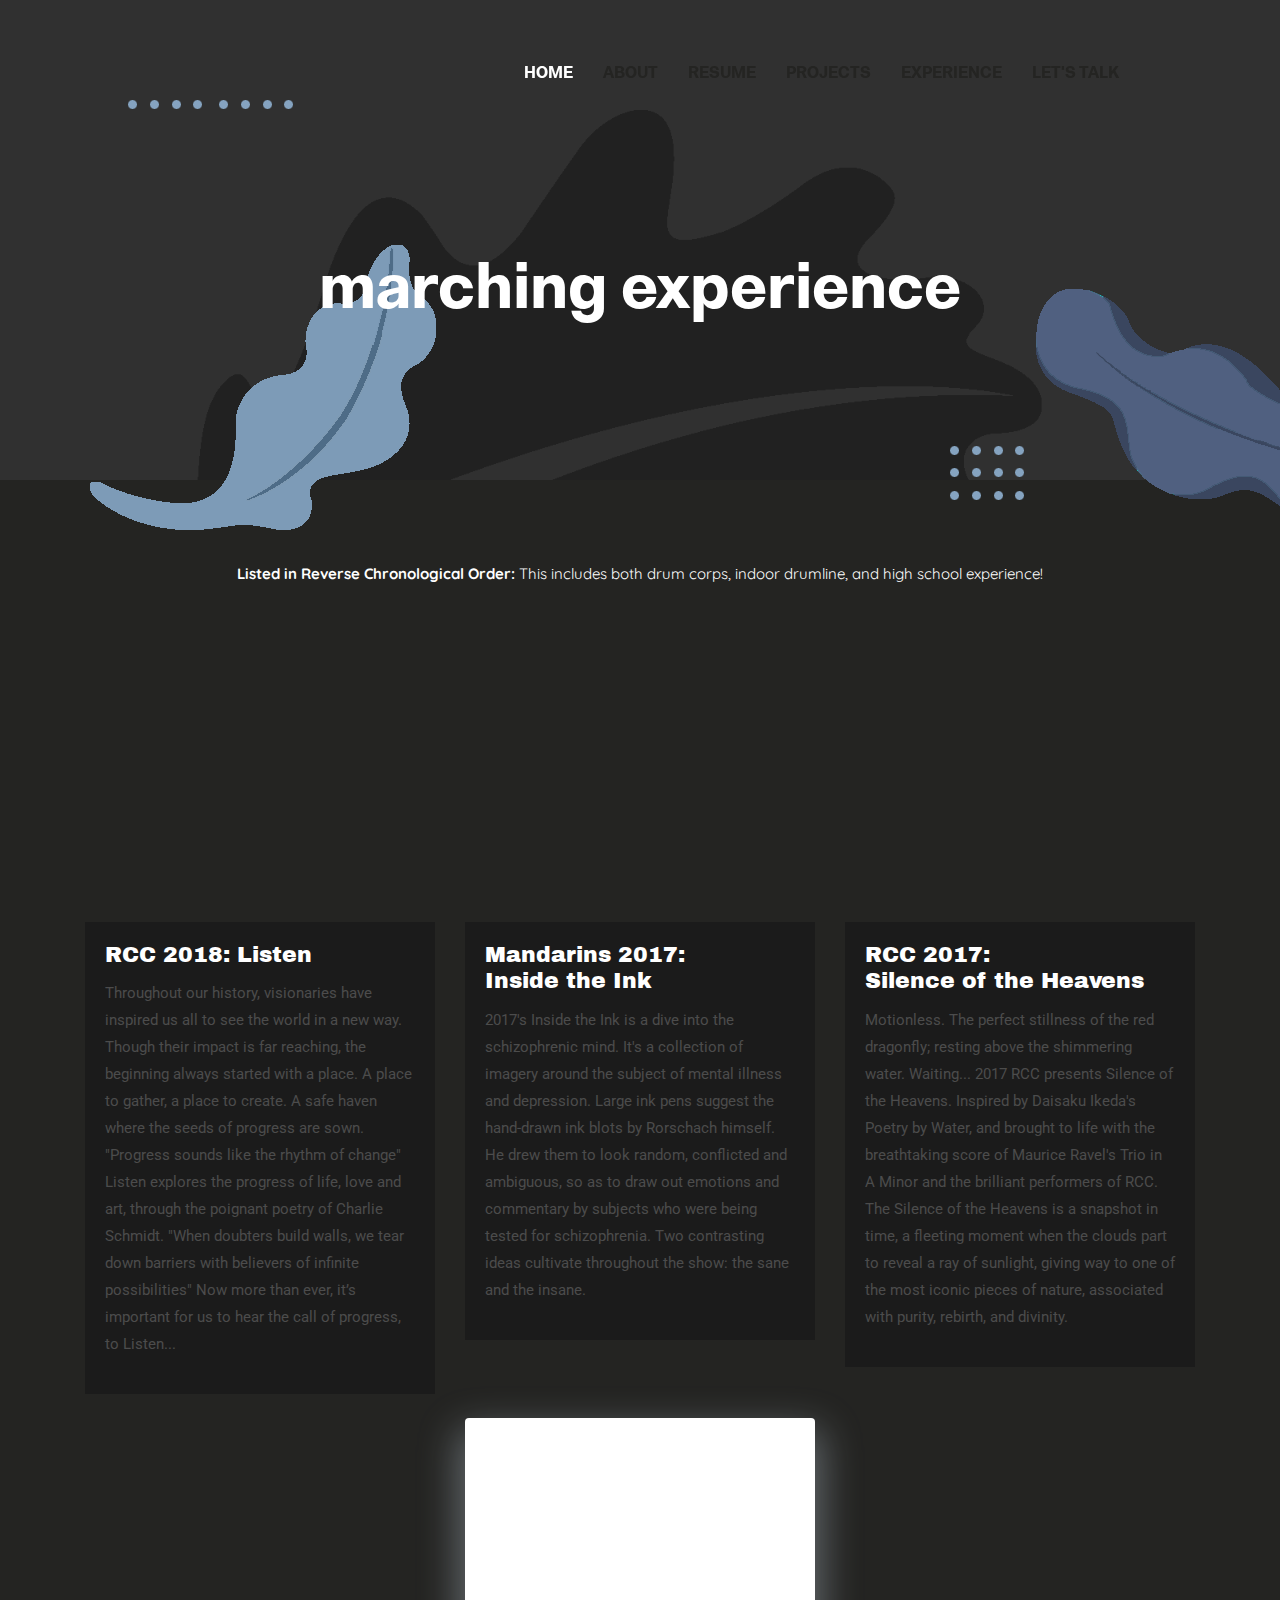
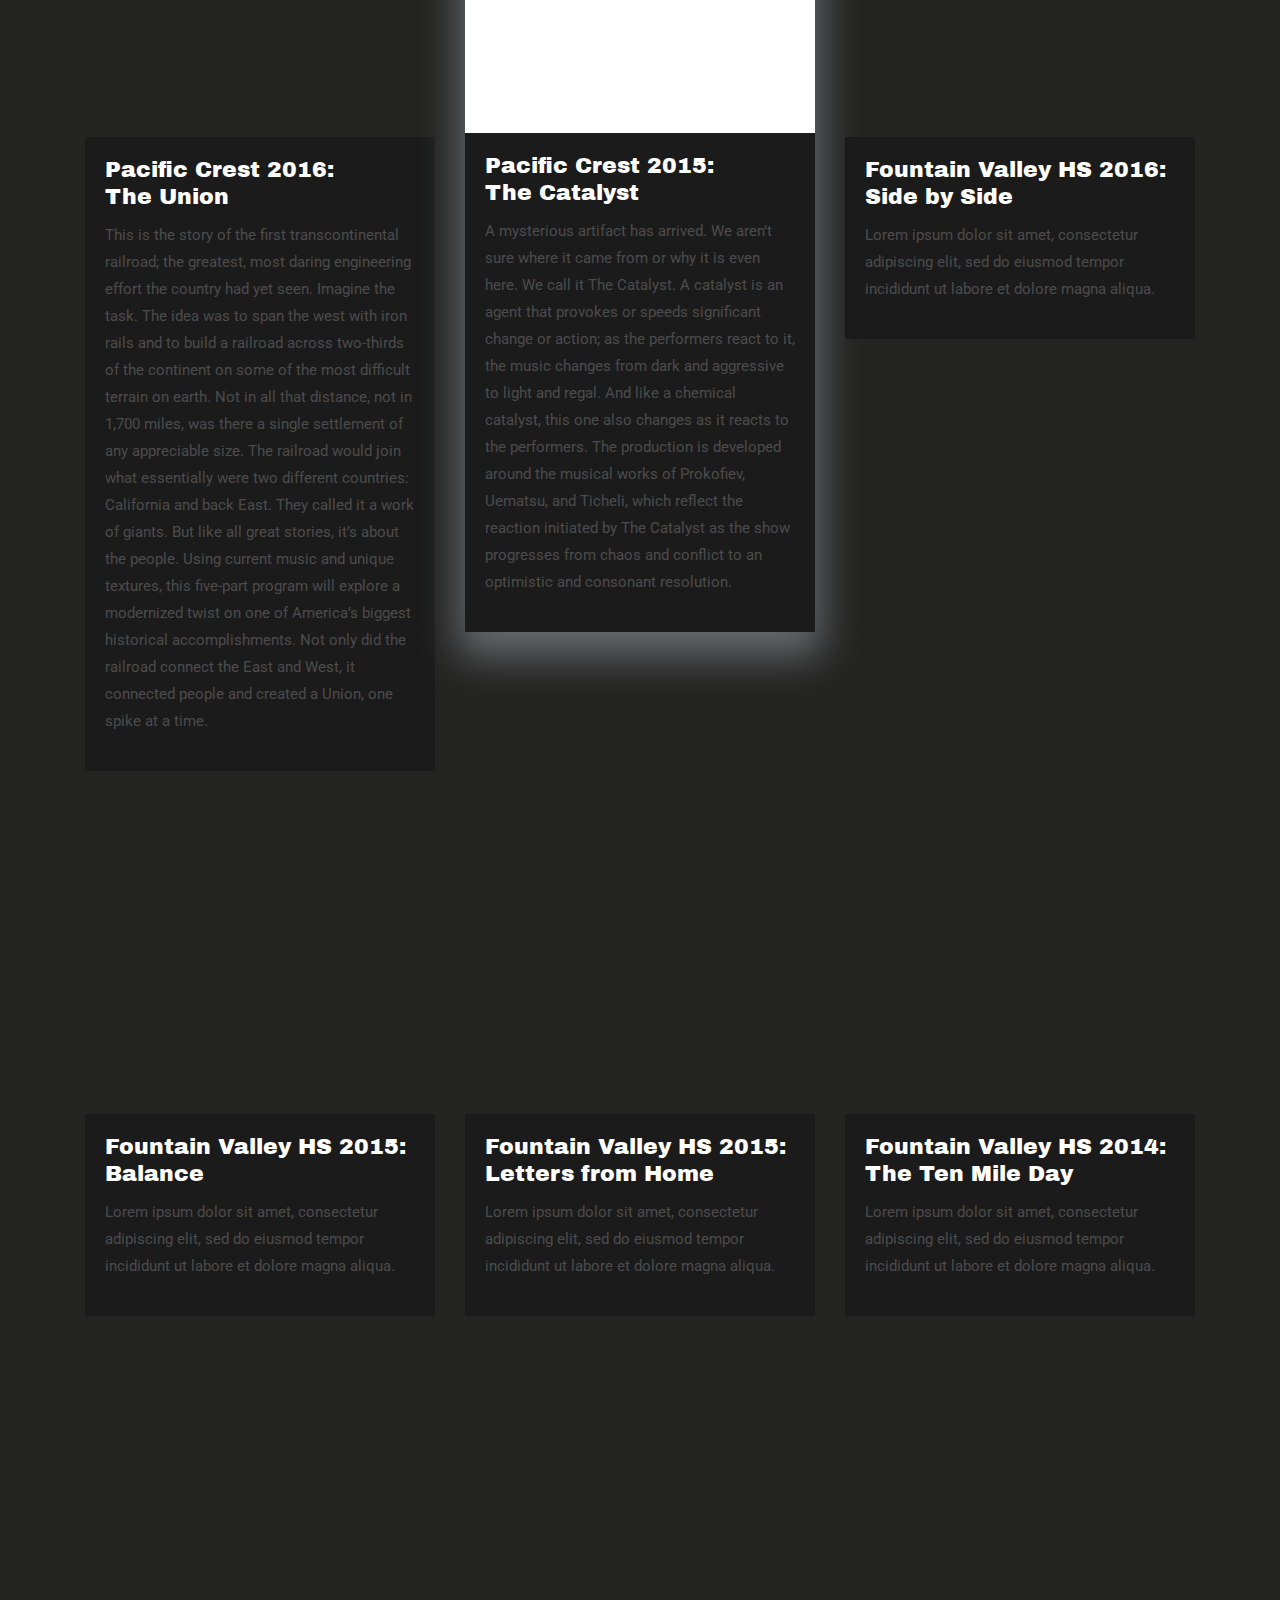
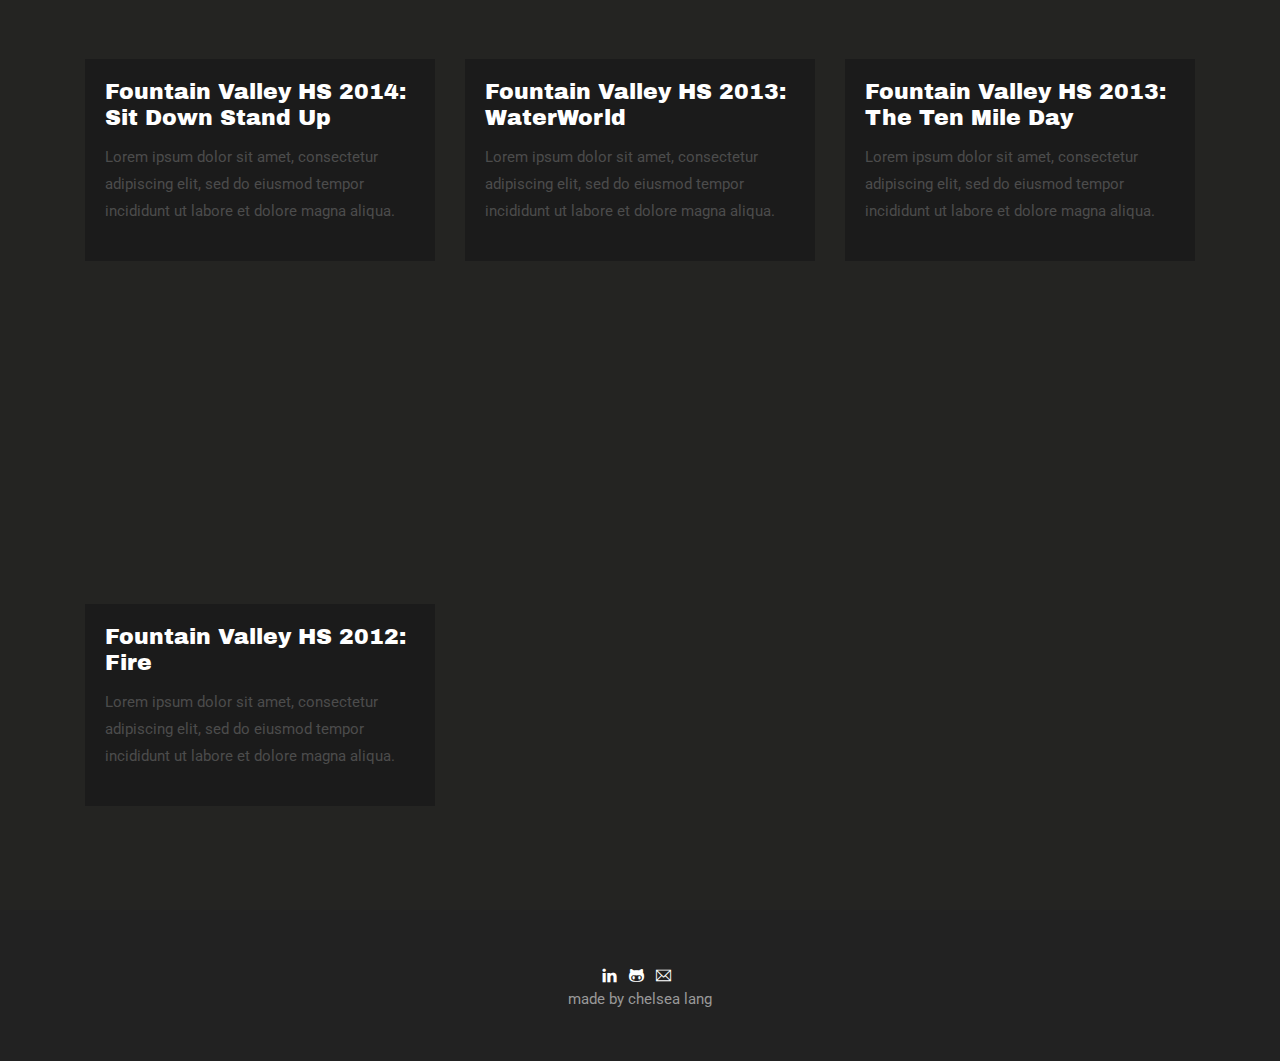
==== band.html @ 64cd74f9 "first new domain" ====
<!DOCTYPE html>
<html lang="zxx">

<head>
  <meta charset="utf-8">
  <title>Chelsea Lang | Music </title>

  <!-- mobile responsive meta -->
  <meta name="viewport" content="width=device-width, initial-scale=1">
  <meta name="viewport" content="width=device-width, initial-scale=1, maximum-scale=1">
  
  <!-- ** Plugins Needed for the Project ** -->
  <!-- Bootstrap -->
  <link rel="stylesheet" href="plugins/bootstrap/bootstrap.min.css">
  <!-- slick slider -->
  <link rel="stylesheet" href="plugins/slick/slick.css">
  <!-- themefy-icon -->
  <link rel="stylesheet" href="plugins/themify-icons/themify-icons.css">

  <!-- Main Stylesheet -->
  <link href="css/style.css" rel="stylesheet">
  
  <!--Favicon-->
  <link rel="shortcut icon" href="images/chelsea.png" type="image/x-icon">
  <link rel="icon" href="images/chelsea.png" type="image/x-icon">

</head>

<body>
  

  <header class="navigation fixed-top">
    <nav class="navbar navbar-expand-lg navbar-dark">
      <button class="navbar-toggler" type="button" data-toggle="collapse" data-target="#navigation"
        aria-controls="navigation" aria-expanded="false" aria-label="Toggle navigation">
        <span class="navbar-toggler-icon"></span>
      </button>
  
      <div class="collapse navbar-collapse text-center" id="navigation">
        <ul class="navbar-nav ml-auto">
          <li class="nav-item active">
            <a class="nav-link" href="/">Home</a>
          </li>
          <li class="nav-item">
            <a class="nav-link" href="/#about">about</a> <!--about.html-->
          </li>
          <li class="nav-item">
            <a href="./Lang - Resume.pdf" target="_blank" class="nav-link">resume</a> 
          </li>
          <li class="nav-item">
            <a class="nav-link" href="/#projects">Projects</a> <!--portfolio.html-->
          </li>
          <li class="nav-item">
            <a class="nav-link" href="/#experience">experience</a> 
          </li>
          <li class="nav-item">
            <a class="nav-link" href="mailto:chelsealang13@gmail.com">let's talk</a> <!--contact.html-->
          </li>
        </ul>
      </div>
    </nav>
  </header>

<!-- page title -->
<section class="page-title bg-primary position-relative">
  <div class="container">
    <div class="row">
      <div class="col-12 text-center">
        <h2 class="text-white font-tertiary">marching experience</h1>
      </div>
    </div>
  </div>
  <!-- background shapes -->
  <img src="images/illustrations/page-title.png" alt="illustrations" class="bg-shape-1 w-100">
  <img src="images/illustrations/dots-cyan.png" alt="illustrations" class="bg-shape-3">
  <img src="images/illustrations/leaf-yellow.png" alt="illustrations" class="bg-shape-5">
  <img src="images/illustrations/dots-group-cyan.png" alt="illustrations" class="bg-shape-6">
  <img src="images/illustrations/leaf-cyan-lg.png" alt="illustrations" class="bg-shape-7">
</section>
<!-- /page title -->

<!-- blog -->
<section class="section">
  <div class="container">
    <p class="font-secondary text-center text-white"><b>Listed in Reverse Chronological Order:</b> This includes both drum corps, indoor drumline, and high school experience!</p>
    <div class="row">
      <div class="col-lg-4 col-sm-6 mb-4">
        <iframe width="350" height="315" src="https://www.youtube.com/embed/7gGfySNhSFs" frameborder="0" allow="autoplay; encrypted-media" allowfullscreen></iframe>
          <div class="card-body bg-darkish">
            <h4 class="card-title"><a class="text-white" href="https://www.bluedevils.org/programs/rcc-indoor-percussion/">RCC 2018: Listen</a>
            </h4>
            <p class="cars-text">Throughout our history, visionaries have inspired us all to see the world in a new way. Though their impact is far reaching, the beginning always started with a place. A place to gather, a place to create. A safe haven where the seeds of progress are sown.

              "Progress sounds like the rhythm of change"
              
              Listen explores the progress of life, love and art, through the poignant poetry of Charlie Schmidt.
              
              "When doubters build walls, we tear down barriers with believers of infinite possibilities"
              
              Now more than ever, it’s important for us to hear the call of progress, to Listen...</p>
          </div>
      </div>
      <div class="col-lg-4 col-sm-6 mb-4">
        <iframe width="350" height="315" src="https://www.youtube.com/embed/NIjvSBGqVSc" frameborder="0" allow="autoplay; encrypted-media" allowfullscreen></iframe> 
          <div class="card-body bg-darkish">
            <h4 class="card-title"><a class="text-white" href="https://www.mandarins.org/">Mandarins 2017: <br>Inside the Ink</a>
            </h4>
            <p class="cars-text">2017's Inside the Ink is a dive into the schizophrenic mind. It's a collection of imagery around the subject of mental illness and 
              depression. Large ink pens suggest the hand-drawn ink blots by Rorschach himself. He drew them to look random, conflicted and ambiguous, so as to draw 
              out emotions and commentary by subjects who were being tested for schizophrenia. Two contrasting ideas cultivate throughout the show: the sane and the insane.
            </p>
          </div>
      </div>
      <div class="col-lg-4 col-sm-6 mb-4">
        <iframe width="350" height="315" src="https://www.youtube.com/embed/w5KB62JWm5c" frameborder="0" allow="autoplay; encrypted-media" allowfullscreen></iframe>
          <div class="card-body bg-darkish">
            <h4 class="card-title"><a class="text-white" href="https://www.bluedevils.org/programs/rcc-indoor-percussion/">RCC 2017: <br>Silence of the Heavens</a>
            </h4>
            <p class="cars-text">Motionless. The perfect stillness of the red dragonfly; resting above the shimmering water.

              Waiting...
              
              2017 RCC presents Silence of the Heavens. Inspired by Daisaku Ikeda's Poetry by Water, and brought to life with the breathtaking score of Maurice Ravel's Trio in A Minor and the brilliant performers of RCC.
              
              The Silence of the Heavens is a snapshot in time, a fleeting moment when the clouds part to reveal a ray of sunlight, giving way to one of the most iconic pieces of nature, associated with purity, rebirth, and divinity.</p>
          </div>
      </div>
      <div class="col-lg-4 col-sm-6 mb-4">
        <iframe width="350" height="315" src="https://www.youtube.com/embed/RJS5wlOCRMI" frameborder="0" allow="autoplay; encrypted-media" allowfullscreen></iframe>
          <div class="card-body bg-darkish">
            <h4 class="card-title"><a class="text-white" href="https://pacific-crest.org/">Pacific Crest 2016: <br>The Union</a>
            </h4>
            <p class="cars-text">This is the story of the first transcontinental railroad; the greatest, most daring engineering effort the country had yet seen. Imagine the task.

              The idea was to span the west with iron rails and to build a railroad across two-thirds of the continent on some of the most difficult terrain on earth. Not in all that distance, not in 1,700 miles, was there a single settlement of any appreciable size. The railroad would join what essentially were two different countries: California and back East.
              
              They called it a work of giants. But like all great stories, it’s about the people. 
              Using current music and unique textures, this five-part program will explore a modernized twist on one of America’s biggest historical accomplishments. Not only did the railroad connect the East and West, it connected people and created a Union, one spike at a time.
            </p>
          </div>
      </div>
      <div class="col-lg-4 col-sm-6 mb-4">
        <article class="card shadow">
          <iframe width="350" height="315" src="https://www.youtube.com/embed/s_Mbz-DmlKw" frameborder="0" allow="autoplay; encrypted-media" allowfullscreen></iframe>
          <div class="card-body bg-darkish">
            <h4 class="card-title"><a class="text-white" href="https://youtu.be/oiHFycksALc">Pacific Crest 2015: <br>The Catalyst</a>
            </h4>
            <p class="cars-text">A mysterious artifact has arrived. We aren’t sure where it came from or why it is even here. We call it The Catalyst.
              A catalyst is an agent that provokes or speeds significant change or action; as the performers react to it, the music changes from dark and aggressive to light and regal. And like a chemical catalyst, this one also changes as it reacts to the performers. 
              The production is developed around the musical works of Prokofiev, Uematsu, and Ticheli, which reflect the reaction initiated by The Catalyst as the show progresses from chaos and conflict to an optimistic and consonant resolution.
            </p>
          </div>
        </article>
      </div>
      <div class="col-lg-4 col-sm-6 mb-4">
        <iframe width="350" height="315" src="https://www.youtube.com/embed/XgtEDjECjkU" frameborder="0" allow="autoplay; encrypted-media" allowfullscreen></iframe>
          <div class="card-body bg-darkish">
            <h4 class="card-title"><a class="text-white" href="http://www.fvhsmusic.com/">Fountain Valley HS 2016: Side by Side</a>
            </h4>
            <p class="cars-text">Lorem ipsum dolor sit amet, consectetur adipiscing elit, sed do eiusmod tempor incididunt ut labore et dolore magna aliqua.</p>
          </div>
      </div>
      <div class="col-lg-4 col-sm-6 mb-4"> 
        <iframe width="350" height="315" src="https://www.youtube.com/embed/go1BgxS2oiw" frameborder="0" allow="autoplay; encrypted-media" allowfullscreen></iframe>
        <div class="card-body bg-darkish">
          <h4 class="card-title"><a class="text-white" href="http://www.fvhsmusic.com/">Fountain Valley HS 2015: Balance</a>
          </h4>
          <p class="cars-text">Lorem ipsum dolor sit amet, consectetur adipiscing elit, sed do eiusmod tempor incididunt ut labore et dolore magna aliqua.</p>
        </div>
      </div>
      <div class="col-lg-4 col-sm-6 mb-4"> 
        <iframe width="350" height="315" src="https://www.youtube.com/embed/GkC8rdaXcp8" frameborder="0" allow="autoplay; encrypted-media" allowfullscreen></iframe>
        <div class="card-body bg-darkish">
          <h4 class="card-title"><a class="text-white" href="http://www.fvhsmusic.com/">Fountain Valley HS 2015: Letters from Home</a>
          </h4>
          <p class="cars-text">Lorem ipsum dolor sit amet, consectetur adipiscing elit, sed do eiusmod tempor incididunt ut labore et dolore magna aliqua.</p>
        </div>
      </div>
      <div class="col-lg-4 col-sm-6 mb-4"> 
        <iframe width="350" height="315" src="https://www.youtube.com/embed/Bh6AUcbWa7Y" frameborder="0" allow="autoplay; encrypted-media" allowfullscreen></iframe>
        <div class="card-body bg-darkish">
          <h4 class="card-title"><a class="text-white" href="http://www.fvhsmusic.com/">Fountain Valley HS 2014: The Ten Mile Day</a>
          </h4>
          <p class="cars-text">Lorem ipsum dolor sit amet, consectetur adipiscing elit, sed do eiusmod tempor incididunt ut labore et dolore magna aliqua.</p>
        </div>
      </div>
      <div class="col-lg-4 col-sm-6 mb-4"> 
        <iframe width="350" height="315" src="https://www.youtube.com/embed/Ym6CnY57R3Y" frameborder="0" allow="autoplay; encrypted-media" allowfullscreen></iframe>
        <div class="card-body bg-darkish">
          <h4 class="card-title"><a class="text-white" href="http://www.fvhsmusic.com/">Fountain Valley HS 2014: Sit Down Stand Up</a>
          </h4>
          <p class="cars-text">Lorem ipsum dolor sit amet, consectetur adipiscing elit, sed do eiusmod tempor incididunt ut labore et dolore magna aliqua.</p>
        </div>
      </div>
      <div class="col-lg-4 col-sm-6 mb-4"> 
        <iframe width="350" height="315" src="https://www.youtube.com/embed/uLLmRGmIrT8" frameborder="0" allow="autoplay; encrypted-media" allowfullscreen></iframe>
        <div class="card-body bg-darkish">
          <h4 class="card-title"><a class="text-white" href="http://www.fvhsmusic.com/">Fountain Valley HS 2013: WaterWorld</a>
          </h4>
          <p class="cars-text">Lorem ipsum dolor sit amet, consectetur adipiscing elit, sed do eiusmod tempor incididunt ut labore et dolore magna aliqua.</p>
        </div>
      </div>
      <div class="col-lg-4 col-sm-6 mb-4"> 
        <iframe width="350" height="315" src="https://www.youtube.com/embed/Cq9E78AMV6c" frameborder="0" allow="autoplay; encrypted-media" allowfullscreen></iframe>
        <div class="card-body bg-darkish">
          <h4 class="card-title"><a class="text-white" href="http://www.fvhsmusic.com/">Fountain Valley HS 2013: The Ten Mile Day</a>
          </h4>
          <p class="cars-text">Lorem ipsum dolor sit amet, consectetur adipiscing elit, sed do eiusmod tempor incididunt ut labore et dolore magna aliqua.</p>
        </div>
      </div>
      <div class="col-lg-4 col-sm-6 mb-4"> 
        <iframe width="350" height="315" src="https://www.youtube.com/embed/mrsQjzxvm6k" frameborder="0" allow="autoplay; encrypted-media" allowfullscreen></iframe>
        <div class="card-body bg-darkish">
          <h4 class="card-title"><a class="text-white" href="http://www.fvhsmusic.com/">Fountain Valley HS 2012: Fire</a>
          </h4>
          <p class="cars-text">Lorem ipsum dolor sit amet, consectetur adipiscing elit, sed do eiusmod tempor incididunt ut labore et dolore magna aliqua.</p>
        </div>
      </div>
    </div>
  </div>
</section>
<!-- /blog -->





<!-- footer -->
<footer class="bg-dark footer-section">
  <div class="text-center border-dark py-5">
    <center>
    <a class="text-white" href="https://www.linkedin.com/in/chelsea-lang-/"><i class="ti-linkedin"></i></a> &nbsp;
    <a class="text-white" href="https://github.com/chelsealang"><i class="ti-github"></i></a> &nbsp;
    <a class="text-white" href="mailto:chelsealang13@gmail.com"><i class="ti-email"></i></a> &nbsp;
    <!-- <a class="text-white" href="https://cprewritten.net/" title="stress reliever"><i class="ti-thought"></i></a> -->
  </center>
    <p class="mb-0 text-light"> made by chelsea lang 
      <!-- copyright ©<script>
        var CurrentYear = new Date().getFullYear()
        document.write(CurrentYear)
      </script> a theme by <a href="https://themefisher.com" style="color: #303030;">themefisher.com</a></p> -->
  </div>
</footer> 
<!-- /footer -->

<!-- jQuery -->
<script src="plugins/jQuery/jquery.min.js"></script>
<!-- Bootstrap JS -->
<script src="plugins/bootstrap/bootstrap.min.js"></script>
<!-- slick slider -->
<script src="plugins/slick/slick.min.js"></script>
<!-- filter -->
<script src="plugins/shuffle/shuffle.min.js"></script>

<!-- Main Script -->
<script src="js/script.js"></script>

</body>
</html>
---- plugins/themify-icons/themify-icons.css ----
@font-face{font-family:themify;src:url(fonts/themify.eot?-fvbane);src:url(fonts/themify.eot?#iefix-fvbane) format('embedded-opentype'),url(fonts/themify.woff?-fvbane) format('woff'),url(fonts/themify.ttf?-fvbane) format('truetype'),url(fonts/themify.svg?-fvbane#themify) format('svg');font-weight:400;font-style:normal}[class*=" ti-"],[class^=ti-]{font-family:themify;speak:none;font-style:normal;font-weight:400;font-variant:normal;text-transform:none;line-height:1;-webkit-font-smoothing:antialiased;-moz-osx-font-smoothing:grayscale}.ti-wand:before{content:"\e600"}.ti-volume:before{content:"\e601"}.ti-user:before{content:"\e602"}.ti-unlock:before{content:"\e603"}.ti-unlink:before{content:"\e604"}.ti-trash:before{content:"\e605"}.ti-thought:before{content:"\e606"}.ti-target:before{content:"\e607"}.ti-tag:before{content:"\e608"}.ti-tablet:before{content:"\e609"}.ti-star:before{content:"\e60a"}.ti-spray:before{content:"\e60b"}.ti-signal:before{content:"\e60c"}.ti-shopping-cart:before{content:"\e60d"}.ti-shopping-cart-full:before{content:"\e60e"}.ti-settings:before{content:"\e60f"}.ti-search:before{content:"\e610"}.ti-zoom-in:before{content:"\e611"}.ti-zoom-out:before{content:"\e612"}.ti-cut:before{content:"\e613"}.ti-ruler:before{content:"\e614"}.ti-ruler-pencil:before{content:"\e615"}.ti-ruler-alt:before{content:"\e616"}.ti-bookmark:before{content:"\e617"}.ti-bookmark-alt:before{content:"\e618"}.ti-reload:before{content:"\e619"}.ti-plus:before{content:"\e61a"}.ti-pin:before{content:"\e61b"}.ti-pencil:before{content:"\e61c"}.ti-pencil-alt:before{content:"\e61d"}.ti-paint-roller:before{content:"\e61e"}.ti-paint-bucket:before{content:"\e61f"}.ti-na:before{content:"\e620"}.ti-mobile:before{content:"\e621"}.ti-minus:before{content:"\e622"}.ti-medall:before{content:"\e623"}.ti-medall-alt:before{content:"\e624"}.ti-marker:before{content:"\e625"}.ti-marker-alt:before{content:"\e626"}.ti-arrow-up:before{content:"\e627"}.ti-arrow-right:before{content:"\e628"}.ti-arrow-left:before{content:"\e629"}.ti-arrow-down:before{content:"\e62a"}.ti-lock:before{content:"\e62b"}.ti-location-arrow:before{content:"\e62c"}.ti-link:before{content:"\e62d"}.ti-layout:before{content:"\e62e"}.ti-layers:before{content:"\e62f"}.ti-layers-alt:before{content:"\e630"}.ti-key:before{content:"\e631"}.ti-import:before{content:"\e632"}.ti-image:before{content:"\e633"}.ti-heart:before{content:"\e634"}.ti-heart-broken:before{content:"\e635"}.ti-hand-stop:before{content:"\e636"}.ti-hand-open:before{content:"\e637"}.ti-hand-drag:before{content:"\e638"}.ti-folder:before{content:"\e639"}.ti-flag:before{content:"\e63a"}.ti-flag-alt:before{content:"\e63b"}.ti-flag-alt-2:before{content:"\e63c"}.ti-eye:before{content:"\e63d"}.ti-export:before{content:"\e63e"}.ti-exchange-vertical:before{content:"\e63f"}.ti-desktop:before{content:"\e640"}.ti-cup:before{content:"\e641"}.ti-crown:before{content:"\e642"}.ti-comments:before{content:"\e643"}.ti-comment:before{content:"\e644"}.ti-comment-alt:before{content:"\e645"}.ti-close:before{content:"\e646"}.ti-clip:before{content:"\e647"}.ti-angle-up:before{content:"\e648"}.ti-angle-right:before{content:"\e649"}.ti-angle-left:before{content:"\e64a"}.ti-angle-down:before{content:"\e64b"}.ti-check:before{content:"\e64c"}.ti-check-box:before{content:"\e64d"}.ti-camera:before{content:"\e64e"}.ti-announcement:before{content:"\e64f"}.ti-brush:before{content:"\e650"}.ti-briefcase:before{content:"\e651"}.ti-bolt:before{content:"\e652"}.ti-bolt-alt:before{content:"\e653"}.ti-blackboard:before{content:"\e654"}.ti-bag:before{content:"\e655"}.ti-move:before{content:"\e656"}.ti-arrows-vertical:before{content:"\e657"}.ti-arrows-horizontal:before{content:"\e658"}.ti-fullscreen:before{content:"\e659"}.ti-arrow-top-right:before{content:"\e65a"}.ti-arrow-top-left:before{content:"\e65b"}.ti-arrow-circle-up:before{content:"\e65c"}.ti-arrow-circle-right:before{content:"\e65d"}.ti-arrow-circle-left:before{content:"\e65e"}.ti-arrow-circle-down:before{content:"\e65f"}.ti-angle-double-up:before{content:"\e660"}.ti-angle-double-right:before{content:"\e661"}.ti-angle-double-left:before{content:"\e662"}.ti-angle-double-down:before{content:"\e663"}.ti-zip:before{content:"\e664"}.ti-world:before{content:"\e665"}.ti-wheelchair:before{content:"\e666"}.ti-view-list:before{content:"\e667"}.ti-view-list-alt:before{content:"\e668"}.ti-view-grid:before{content:"\e669"}.ti-uppercase:before{content:"\e66a"}.ti-upload:before{content:"\e66b"}.ti-underline:before{content:"\e66c"}.ti-truck:before{content:"\e66d"}.ti-timer:before{content:"\e66e"}.ti-ticket:before{content:"\e66f"}.ti-thumb-up:before{content:"\e670"}.ti-thumb-down:before{content:"\e671"}.ti-text:before{content:"\e672"}.ti-stats-up:before{content:"\e673"}.ti-stats-down:before{content:"\e674"}.ti-split-v:before{content:"\e675"}.ti-split-h:before{content:"\e676"}.ti-smallcap:before{content:"\e677"}.ti-shine:before{content:"\e678"}.ti-shift-right:before{content:"\e679"}.ti-shift-left:before{content:"\e67a"}.ti-shield:before{content:"\e67b"}.ti-notepad:before{content:"\e67c"}.ti-server:before{content:"\e67d"}.ti-quote-right:before{content:"\e67e"}.ti-quote-left:before{content:"\e67f"}.ti-pulse:before{content:"\e680"}.ti-printer:before{content:"\e681"}.ti-power-off:before{content:"\e682"}.ti-plug:before{content:"\e683"}.ti-pie-chart:before{content:"\e684"}.ti-paragraph:before{content:"\e685"}.ti-panel:before{content:"\e686"}.ti-package:before{content:"\e687"}.ti-music:before{content:"\e688"}.ti-music-alt:before{content:"\e689"}.ti-mouse:before{content:"\e68a"}.ti-mouse-alt:before{content:"\e68b"}.ti-money:before{content:"\e68c"}.ti-microphone:before{content:"\e68d"}.ti-menu:before{content:"\e68e"}.ti-menu-alt:before{content:"\e68f"}.ti-map:before{content:"\e690"}.ti-map-alt:before{content:"\e691"}.ti-loop:before{content:"\e692"}.ti-location-pin:before{content:"\e693"}.ti-list:before{content:"\e694"}.ti-light-bulb:before{content:"\e695"}.ti-Italic:before{content:"\e696"}.ti-info:before{content:"\e697"}.ti-infinite:before{content:"\e698"}.ti-id-badge:before{content:"\e699"}.ti-hummer:before{content:"\e69a"}.ti-home:before{content:"\e69b"}.ti-help:before{content:"\e69c"}.ti-headphone:before{content:"\e69d"}.ti-harddrives:before{content:"\e69e"}.ti-harddrive:before{content:"\e69f"}.ti-gift:before{content:"\e6a0"}.ti-game:before{content:"\e6a1"}.ti-filter:before{content:"\e6a2"}.ti-files:before{content:"\e6a3"}.ti-file:before{content:"\e6a4"}.ti-eraser:before{content:"\e6a5"}.ti-envelope:before{content:"\e6a6"}.ti-download:before{content:"\e6a7"}.ti-direction:before{content:"\e6a8"}.ti-direction-alt:before{content:"\e6a9"}.ti-dashboard:before{content:"\e6aa"}.ti-control-stop:before{content:"\e6ab"}.ti-control-shuffle:before{content:"\e6ac"}.ti-control-play:before{content:"\e6ad"}.ti-control-pause:before{content:"\e6ae"}.ti-control-forward:before{content:"\e6af"}.ti-control-backward:before{content:"\e6b0"}.ti-cloud:before{content:"\e6b1"}.ti-cloud-up:before{content:"\e6b2"}.ti-cloud-down:before{content:"\e6b3"}.ti-clipboard:before{content:"\e6b4"}.ti-car:before{content:"\e6b5"}.ti-calendar:before{content:"\e6b6"}.ti-book:before{content:"\e6b7"}.ti-bell:before{content:"\e6b8"}.ti-basketball:before{content:"\e6b9"}.ti-bar-chart:before{content:"\e6ba"}.ti-bar-chart-alt:before{content:"\e6bb"}.ti-back-right:before{content:"\e6bc"}.ti-back-left:before{content:"\e6bd"}.ti-arrows-corner:before{content:"\e6be"}.ti-archive:before{content:"\e6bf"}.ti-anchor:before{content:"\e6c0"}.ti-align-right:before{content:"\e6c1"}.ti-align-left:before{content:"\e6c2"}.ti-align-justify:before{content:"\e6c3"}.ti-align-center:before{content:"\e6c4"}.ti-alert:before{content:"\e6c5"}.ti-alarm-clock:before{content:"\e6c6"}.ti-agenda:before{content:"\e6c7"}.ti-write:before{content:"\e6c8"}.ti-window:before{content:"\e6c9"}.ti-widgetized:before{content:"\e6ca"}.ti-widget:before{content:"\e6cb"}.ti-widget-alt:before{content:"\e6cc"}.ti-wallet:before{content:"\e6cd"}.ti-video-clapper:before{content:"\e6ce"}.ti-video-camera:before{content:"\e6cf"}.ti-vector:before{content:"\e6d0"}.ti-themify-logo:before{content:"\e6d1"}.ti-themify-favicon:before{content:"\e6d2"}.ti-themify-favicon-alt:before{content:"\e6d3"}.ti-support:before{content:"\e6d4"}.ti-stamp:before{content:"\e6d5"}.ti-split-v-alt:before{content:"\e6d6"}.ti-slice:before{content:"\e6d7"}.ti-shortcode:before{content:"\e6d8"}.ti-shift-right-alt:before{content:"\e6d9"}.ti-shift-left-alt:before{content:"\e6da"}.ti-ruler-alt-2:before{content:"\e6db"}.ti-receipt:before{content:"\e6dc"}.ti-pin2:before{content:"\e6dd"}.ti-pin-alt:before{content:"\e6de"}.ti-pencil-alt2:before{content:"\e6df"}.ti-palette:before{content:"\e6e0"}.ti-more:before{content:"\e6e1"}.ti-more-alt:before{content:"\e6e2"}.ti-microphone-alt:before{content:"\e6e3"}.ti-magnet:before{content:"\e6e4"}.ti-line-double:before{content:"\e6e5"}.ti-line-dotted:before{content:"\e6e6"}.ti-line-dashed:before{content:"\e6e7"}.ti-layout-width-full:before{content:"\e6e8"}.ti-layout-width-default:before{content:"\e6e9"}.ti-layout-width-default-alt:before{content:"\e6ea"}.ti-layout-tab:before{content:"\e6eb"}.ti-layout-tab-window:before{content:"\e6ec"}.ti-layout-tab-v:before{content:"\e6ed"}.ti-layout-tab-min:before{content:"\e6ee"}.ti-layout-slider:before{content:"\e6ef"}.ti-layout-slider-alt:before{content:"\e6f0"}.ti-layout-sidebar-right:before{content:"\e6f1"}.ti-layout-sidebar-none:before{content:"\e6f2"}.ti-layout-sidebar-left:before{content:"\e6f3"}.ti-layout-placeholder:before{content:"\e6f4"}.ti-layout-menu:before{content:"\e6f5"}.ti-layout-menu-v:before{content:"\e6f6"}.ti-layout-menu-separated:before{content:"\e6f7"}.ti-layout-menu-full:before{content:"\e6f8"}.ti-layout-media-right-alt:before{content:"\e6f9"}.ti-layout-media-right:before{content:"\e6fa"}.ti-layout-media-overlay:before{content:"\e6fb"}.ti-layout-media-overlay-alt:before{content:"\e6fc"}.ti-layout-media-overlay-alt-2:before{content:"\e6fd"}.ti-layout-media-left-alt:before{content:"\e6fe"}.ti-layout-media-left:before{content:"\e6ff"}.ti-layout-media-center-alt:before{content:"\e700"}.ti-layout-media-center:before{content:"\e701"}.ti-layout-list-thumb:before{content:"\e702"}.ti-layout-list-thumb-alt:before{content:"\e703"}.ti-layout-list-post:before{content:"\e704"}.ti-layout-list-large-image:before{content:"\e705"}.ti-layout-line-solid:before{content:"\e706"}.ti-layout-grid4:before{content:"\e707"}.ti-layout-grid3:before{content:"\e708"}.ti-layout-grid2:before{content:"\e709"}.ti-layout-grid2-thumb:before{content:"\e70a"}.ti-layout-cta-right:before{content:"\e70b"}.ti-layout-cta-left:before{content:"\e70c"}.ti-layout-cta-center:before{content:"\e70d"}.ti-layout-cta-btn-right:before{content:"\e70e"}.ti-layout-cta-btn-left:before{content:"\e70f"}.ti-layout-column4:before{content:"\e710"}.ti-layout-column3:before{content:"\e711"}.ti-layout-column2:before{content:"\e712"}.ti-layout-accordion-separated:before{content:"\e713"}.ti-layout-accordion-merged:before{content:"\e714"}.ti-layout-accordion-list:before{content:"\e715"}.ti-ink-pen:before{content:"\e716"}.ti-info-alt:before{content:"\e717"}.ti-help-alt:before{content:"\e718"}.ti-headphone-alt:before{content:"\e719"}.ti-hand-point-up:before{content:"\e71a"}.ti-hand-point-right:before{content:"\e71b"}.ti-hand-point-left:before{content:"\e71c"}.ti-hand-point-down:before{content:"\e71d"}.ti-gallery:before{content:"\e71e"}.ti-face-smile:before{content:"\e71f"}.ti-face-sad:before{content:"\e720"}.ti-credit-card:before{content:"\e721"}.ti-control-skip-forward:before{content:"\e722"}.ti-control-skip-backward:before{content:"\e723"}.ti-control-record:before{content:"\e724"}.ti-control-eject:before{content:"\e725"}.ti-comments-smiley:before{content:"\e726"}.ti-brush-alt:before{content:"\e727"}.ti-youtube:before{content:"\e728"}.ti-vimeo:before{content:"\e729"}.ti-twitter:before{content:"\e72a"}.ti-time:before{content:"\e72b"}.ti-tumblr:before{content:"\e72c"}.ti-skype:before{content:"\e72d"}.ti-share:before{content:"\e72e"}.ti-share-alt:before{content:"\e72f"}.ti-rocket:before{content:"\e730"}.ti-pinterest:before{content:"\e731"}.ti-new-window:before{content:"\e732"}.ti-microsoft:before{content:"\e733"}.ti-list-ol:before{content:"\e734"}.ti-linkedin:before{content:"\e735"}.ti-layout-sidebar-2:before{content:"\e736"}.ti-layout-grid4-alt:before{content:"\e737"}.ti-layout-grid3-alt:before{content:"\e738"}.ti-layout-grid2-alt:before{content:"\e739"}.ti-layout-column4-alt:before{content:"\e73a"}.ti-layout-column3-alt:before{content:"\e73b"}.ti-layout-column2-alt:before{content:"\e73c"}.ti-instagram:before{content:"\e73d"}.ti-google:before{content:"\e73e"}.ti-github:before{content:"\e73f"}.ti-flickr:before{content:"\e740"}.ti-facebook:before{content:"\e741"}.ti-dropbox:before{content:"\e742"}.ti-dribbble:before{content:"\e743"}.ti-apple:before{content:"\e744"}.ti-android:before{content:"\e745"}.ti-save:before{content:"\e746"}.ti-save-alt:before{content:"\e747"}.ti-yahoo:before{content:"\e748"}.ti-wordpress:before{content:"\e749"}.ti-vimeo-alt:before{content:"\e74a"}.ti-twitter-alt:before{content:"\e74b"}.ti-tumblr-alt:before{content:"\e74c"}.ti-trello:before{content:"\e74d"}.ti-stack-overflow:before{content:"\e74e"}.ti-soundcloud:before{content:"\e74f"}.ti-sharethis:before{content:"\e750"}.ti-sharethis-alt:before{content:"\e751"}.ti-reddit:before{content:"\e752"}.ti-pinterest-alt:before{content:"\e753"}.ti-microsoft-alt:before{content:"\e754"}.ti-linux:before{content:"\e755"}.ti-jsfiddle:before{content:"\e756"}.ti-joomla:before{content:"\e757"}.ti-html5:before{content:"\e758"}.ti-flickr-alt:before{content:"\e759"}.ti-email:before{content:"\e75a"}.ti-drupal:before{content:"\e75b"}.ti-dropbox-alt:before{content:"\e75c"}.ti-css3:before{content:"\e75d"}.ti-rss:before{content:"\e75e"}.ti-rss-alt:before{content:"\e75f"}
---- css/style.css ----
/*!------------------------------------------------------------------
[MAIN STYLESHEET]

PROJECT:	Project Name
VERSION:	Versoin Number
-------------------------------------------------------------------*/
/*------------------------------------------------------------------
[TABLE OF CONTENTS]
-------------------------------------------------------------------*/
/*  typography */
@import url("https://fonts.googleapis.com/css?family=Playfair+Display:400,700|Roboto:300,400,500,700|Archivo+Black:400,700|Quicksand:400,700");
@font-face {
  font-family: 'BwNistaInt-xBd';
  src: url("../plugins/fonts/BwNistaInt-xBd.woff") format("woff");
  font-style: normal;
  font-display: swap;
}

body {
  line-height: 1.2;
  font-family: "Roboto", sans-serif;
  -webkit-font-smoothing: antialiased;
  font-size: 15px;
  color: #4c4c4c;
}

p, .paragraph {
  font-weight: 400;
  color: #4c4c4c;
  font-size: 15px;
  line-height: 1.8;
  font-family: "Roboto", sans-serif;
}

p-lg, .paragraph-lg {
  font-size: 22px;
}

h1, h2, h3, h4, h5, h6 {
  color: #bbb;
  font-family: 'Archivo Black', sans-serif;
  line-height: 1.2;
}

h1, .h1 {
  font-size: 80px;
}

@media (max-width: 991px) {
  h1, .h1 {
    font-size: 65px;
  }
}

h2, .h2 {
  font-size: 60px;
}

@media (max-width: 991px) {
  h2, .h2 {
    font-size: 50px;
  }
}

h3, .h3 {
  font-size: 40px;
}

h4, .h4 {
  font-size: 22px;
}

h5, .h5 {
  font-size: 18px;
}

h6, .h6 {
  font-size: 14px;
}

/* Button style */
.btn {
  font-size: 22px;
  font-family: "Playfair Display", serif;
  text-transform: capitalize;
  padding: 16px 44px;
  border-radius: 5px;
  font-weight: 600;
  border: 0;
  position: relative;
  z-index: 1;
  transition: .2s ease;
}

.btn:focus {
  outline: 0;
  box-shadow: none !important;
}

.btn:active {
  box-shadow: none;
}

.btn-sm {
  font-size: 15px;
  padding: 10px 30px;
}

.btn-xs {
  padding: 5px 10px;
  font-size: 15px;
}

.btn-primary {
  background: #303030;
  color: #242422;
}

.btn-primary:active {
  background: #303030 !important;
}

.btn-primary:hover {
  background: #303030;
}

.btn-primary.focus, .btn-primary.active {
  background: #303030 !important;
  box-shadow: none !important;
}

.btn-transparent {
  background: transparent;
  color: #383838;
  font-weight: bold;
}

.btn-transparent:active, .btn-transparent:hover {
  color: #303030;
}

body {
  background-color:#242422;
  overflow-x: hidden;
}

::-moz-selection {
  background: #242422;
  color: #fff;
  opacity:0.5;
}

::selection {
  background: #242422;
  color: #fff;
  opacity:0.5;
}

/* preloader */
.preloader {
  position: fixed;
  top: 0;
  left: 0;
  right: 0;
  bottom: 0;
  background-color: #242422;
  z-index: 999;
  display: flex;
  align-items: center;
  justify-content: center;
}

ol,
ul {
  list-style-type: none;
  margin: 0px;
}

img {
  vertical-align: middle;
  border: 0;
}

a,
a:hover,
a:focus {
  text-decoration: none;
  color: #fff;
}

a,
button,
select {
  cursor: pointer;
  color: #fff;
  transition: .2s ease;
}

a:focus,
button:focus,
select:focus {
  outline: 0;
}

a.text-dark:hover {
  color: #303030 !important;
}

a:hover {
  color: #303030;
}

.slick-slide {
  outline: 0;
}

.section {
  padding-top: 80px;
  padding-bottom: 80px;
}

.section-title {
  margin-bottom: 50px;
  font-family: "BwNistaInt-xBd";
  font-size: 40px;
}

.bg-cover {
  background-size: cover;
  background-position: center center;
  background-repeat: no-repeat;
}

/* overlay */
.overlay {
  position: relative;
}

.overlay::before {
  position: absolute;
  content: '';
  height: 100%;
  width: 100%;
  top: 0;
  left: 0;
  background: #000;
  opacity: .5;
}

.outline-0 {
  outline: 0 !important;
}

.d-unset {
  display: unset !important;
}

.bg-primary {
  background: #303030 !important;
}

.bg-gray {
  background: #eaeaea !important;
}

.text-primary {
  color: #303030 !important;
}

.text-color {
  color: #4c4c4c;
}

.text-dark {
  color: #000 !important;
}

.text-light {
  color: #999999 !important;
}

.mb-10 {
  margin-bottom: 10px !important;
}

.mb-20 {
  margin-bottom: 20px !important;
}

.mb-30 {
  margin-bottom: 30px !important;
}

.mb-40 {
  margin-bottom: 40px !important;
}

.mb-50 {
  margin-bottom: 50px !important;
}

.mb-60 {
  margin-bottom: 60px !important;
}

.mb-70 {
  margin-bottom: 70px !important;
}

.mb-80 {
  margin-bottom: 80px !important;
}

.mb-90 {
  margin-bottom: 90px !important;
}

.mb-100 {
  margin-bottom: 100px !important;
}

.zindex-1 {
  z-index: 1;
}

.rounded-lg {
  border-radius: 15px;
}

.overflow-hidden {
  overflow: hidden;
}

.font-secondary {
  font-family: 'Quicksand', sans-serif;
}

.font-tertiary {
  font-family: "BwNistaInt-xBd" !important;
}

.shadow {
  box-shadow: 0px 18px 39.1px 6.9px rgba(224, 241, 255, 0.34) !important;
}

.bg-dark {
  background-color: #222222 !important;
}

.bg-darkish {
  background-color: #1b1b1b;
}

/* icon */
.icon {
  font-size: 45px;
}

.icon-bg {
  height: 100px;
  width: 100px;
  line-height: 100px;
  text-align: center;
}

.icon-light {
  color: #c8d5ef;
}

/* /icon */
/* slick slider */
.slick-dots {
  text-align: center;
  padding-left: 0;
}

.slick-dots li {
  display: inline-block;
  margin: 2px;
}

.slick-dots li.slick-active button {
  background:#242422;
  width: 25px;
}

.slick-dots li button {
  height: 6px;
  width: 12px;
  background: rgba(255, 255, 255, 0.5);
  color: transparent;
  border-radius: 10px;
  overflow: hidden;
  transition: .2s ease;
  border: 0;
}

/* /slick slider */
/* form */
.form-control {
  border: 0;
  border-radius: 0;
  border-bottom: 1px solid #c7c7c7;
  height: 60px;
}

.form-control:focus {
  border-color: #303030;
  outline: 0;
  box-shadow: none !important;
}

textarea.form-control {
  height: 120px;
}

/* /form */
/* card */
.card {
  border: 0;
}

.card-header {
  border: 0;
}

.card-footer {
  border: 0;
}

/* /card */
.navigation {
  padding: 40px 130px;
  transition: .3s ease;
}

.navigation.nav-bg {
  background-color: #303030;
  padding: 15px 100px;
}

@media (max-width: 991px) {
  .navigation.nav-bg {
    padding: 15px 20px;
  }
}

@media (max-width: 991px) {
  .navigation {
    padding: 20px;
    background: #303030;
  }
}

.navbar .nav-item .nav-link {
  font-family: "BwNistaInt-xBd";
  text-transform: uppercase;
  padding: 15px;
}

.navbar .nav-item.active {
  font-weight: bold;
}

.navbar-dark .navbar-nav .nav-link {
  color:#242422;
}

.hero-area {
  padding: 300px 0 200px;
  position: relative;
}

@media (max-width: 767px) {
  .hero-area {
    padding: 250px 0 150px;
    overflow: hidden;
  }
}

.hero-area h1 {
  position: relative;
  z-index: 2;
}

.layer {
  position: absolute;
  z-index: 1;
}

#l1 {
  bottom: 0;
  left: 0;
}

#l2 {
  top: 190px;
  left: -250px;
}

#l3 {
  top: 200px;
  left: 40%;
}

#l4 {
  top: 200px;
  right: 40%;
}

#l5 {
  top: 100px;
  right: -150px;
}

#l6 {
  bottom: -20px;
  left: 10%;
}

#l7 {
  bottom: 100px;
  left: 20%;
}

#l8 {
  bottom: 160px;
  right: 45%;
}

#l9 {
  bottom: 100px;
  right: -10px;
}

.layer-bg {
  position: absolute;
  bottom: 0;
  left: 0;
}

/* skills */
.progress-wrapper {
  height: 130px;
  overflow: hidden;
}

.wave {
  position: absolute;
  width: 100%;
  height: 100%;
}

.wave::before, .wave::after {
  content: "";
  position: absolute;
  width: 800px;
  height: 800px;
  bottom: 0;
  left: 50%;
  background-color: rgba(255, 255, 255, 0.4);
  border-radius: 45%;
  -webkit-transform: translateX(-50%) rotate(0);
          transform: translateX(-50%) rotate(0);
  -webkit-animation: rotate 6s linear infinite;
          animation: rotate 6s linear infinite;
  z-index: 10;
}

.wave::after {
  border-radius: 47%;
  background-color: rgba(255, 255, 255, 0.9);
  -webkit-transform: translateX(-50%) rotate(0);
          transform: translateX(-50%) rotate(0);
  -webkit-animation: rotate 10s linear -5s infinite;
          animation: rotate 10s linear -5s infinite;
  z-index: 20;
}

@-webkit-keyframes rotate {
  50% {
    -webkit-transform: translateX(-50%) rotate(180deg);
            transform: translateX(-50%) rotate(180deg);
  }
  100% {
    -webkit-transform: translateX(-50%) rotate(360deg);
            transform: translateX(-50%) rotate(360deg);
  }
}

@keyframes rotate {
  50% {
    -webkit-transform: translateX(-50%) rotate(180deg);
            transform: translateX(-50%) rotate(180deg);
  }
  100% {
    -webkit-transform: translateX(-50%) rotate(360deg);
            transform: translateX(-50%) rotate(360deg);
  }
}

/* /skills */
/* education */
.edu-bg-image {
  position: absolute;
  left: 0;
  top: -300px;
  z-index: -1;
}

/* /education */
/* service */
.hover-bg-primary {
  transition: .3s ease;
}

.hover-bg-primary:hover {
  background: #303030;
}

.hover-bg-primary:hover * {
  color: #242422;
}

.active-bg-primary {
  transition: .3s ease;
  background: #303030;
}

.active-bg-primary * {
  color: #242422;
}

.hover-shadow {
  transition: .2s ease;
}

.hover-shadow:hover {
  box-shadow: 0px 18px 40px 8px rgba(224, 241, 255, 0.54) !important;
}

/* /service */
/* portfolio */
.hover-wrapper {
  overflow: hidden;
}

.hover-wrapper img {
  transition: .3s ease;
  -webkit-transform: scale(1.1);
          transform: scale(1.1);
}

.hover-wrapper:hover img {
  -webkit-transform: scale(1);
          transform: scale(1);
}

.hover-wrapper:hover .hover-overlay {
  opacity: 1;
  visibility: visible;
}

.hover-overlay {
  position: absolute;
  height: 100%;
  width: 100%;
  border-radius: inherit;
  top: 0;
  left: 0;
  background: rgba(0, 0, 0, 0.3);
  opacity: 0;
  visibility: hidden;
  transition: .3s ease;
}

.hover-content {
  position: absolute;
  top: 50%;
  -webkit-transform: translateY(-50%);
          transform: translateY(-50%);
  left: 0;
  right: 0;
  text-align: center;
}

/* /portfolio */
/* testimonial */
.testimonial-content strong {
  color: #2bfdff;
  font-weight: normal;
}

.testimonial-bg-shapes .container {
  position: relative;
  z-index: 1;
}

.testimonial-bg-shapes .bg-map {
  position: absolute;
  left: 50%;
  top: 50%;
  -webkit-transform: translate(-50%, -50%);
          transform: translate(-50%, -50%);
}

.testimonial-bg-shapes .bg-shape-1 {
  position: absolute;
  left: 100px;
  top: -50px;
}

.testimonial-bg-shapes .bg-shape-2 {
  position: absolute;
  right: 150px;
  top: 50px;
}

.testimonial-bg-shapes .bg-shape-3 {
  position: absolute;
  right: 50px;
  top: 200px;
}

.testimonial-bg-shapes .bg-shape-4 {
  position: absolute;
  left: 100px;
  bottom: 200px;
}

.testimonial-bg-shapes .bg-shape-5 {
  position: absolute;
  right: 200px;
  bottom: -50px;
}

/* /testimonial */
/* footer */
.footer-section {
  padding-top: 10px;
}

.section-on-footer {
  margin-bottom: -250px;
}

.shadow-down {
  position: relative;
}

.shadow-down::before {
  position: absolute;
  content: "";
  box-shadow: 0px 0px 80.75px 14.25px rgba(224, 241, 255, 0.34);
  height: 100%;
  width: 100%;
  left: 0;
  top: 0;
  z-index: -1;
}

/* /footer */
.card-lg {
  flex-direction: row-reverse;
  align-items: center;
}

@media (max-width: 991px) {
  .card-lg {
    flex-direction: column;
  }
}

blockquote {
  display: inline-block;
  padding: 10px 20px;
  background: #eaeaea;
  border-left: 2px solid #303030;
  font-style: italic;
  font-size: 22px;
}

.content * {
  margin-bottom: 20px;
}

.content strong {
  font-family: "Playfair Display", serif;
  font-size: 22px;
  font-weight: normal;
  color: #000;
  display: inherit;
  line-height: 1.5;
}

.page-title-alt {
  padding: 350px 0 70px;
}

.border-thick {
  border: 10px solid;
}

.drag-lg-top {
  margin-top: -230px;
}

@media (max-width: 991px) {
  .drag-lg-top {
    margin-top: 0;
  }
}

.page-title-alt .container {
  position: relative;
  z-index: 1;
}

.page-title-alt .bg-shape-1 {
  position: absolute;
  left: 0;
  top: 0;
  height: 100%;
}

.page-title-alt .bg-shape-2 {
  position: absolute;
  left: 70px;
  top: 100px;
}

.page-title-alt .bg-shape-3 {
  position: absolute;
  left: 30%;
  top: 50px;
  -webkit-transform: rotate(180deg);
          transform: rotate(180deg);
}

.page-title-alt .bg-shape-4 {
  position: absolute;
  left: 100px;
  bottom: 100px;
}

.page-title-alt .bg-shape-5 {
  position: absolute;
  left: 40%;
  bottom: -25px;
}

.page-title-alt .bg-shape-6 {
  position: absolute;
  bottom: 100px;
  right: -100px;
}

.page-title {
  padding: 250px 0 150px;
}

.page-title .container {
  position: relative;
  z-index: 1;
}

.page-title .bg-shape-1 {
  position: absolute;
  left: 0;
  bottom: 0;
  width: 100%;
}

.page-title .bg-shape-2 {
  position: absolute;
  left: -20px;
  top: -10px;
}

.page-title .bg-shape-3 {
  position: absolute;
  left: 10%;
  top: 100px;
}

.page-title .bg-shape-4 {
  position: absolute;
  left: 50%;
  top: -20px;
}

.page-title .bg-shape-5 {
  position: absolute;
  left: 90px;
  bottom: -50px;
  -webkit-transform: rotate(180deg);
          transform: rotate(180deg);
}

.page-title .bg-shape-6 {
  position: absolute;
  right: 20%;
  bottom: -20px;
}

.page-title .bg-shape-7 {
  position: absolute;
  right: -220px;
  bottom: -100px;
}

.filter-controls li {
  cursor: pointer;
}

.filter-controls li.active {
  font-weight: bold;
}

/*# sourceMappingURL=maps/style.css.map */
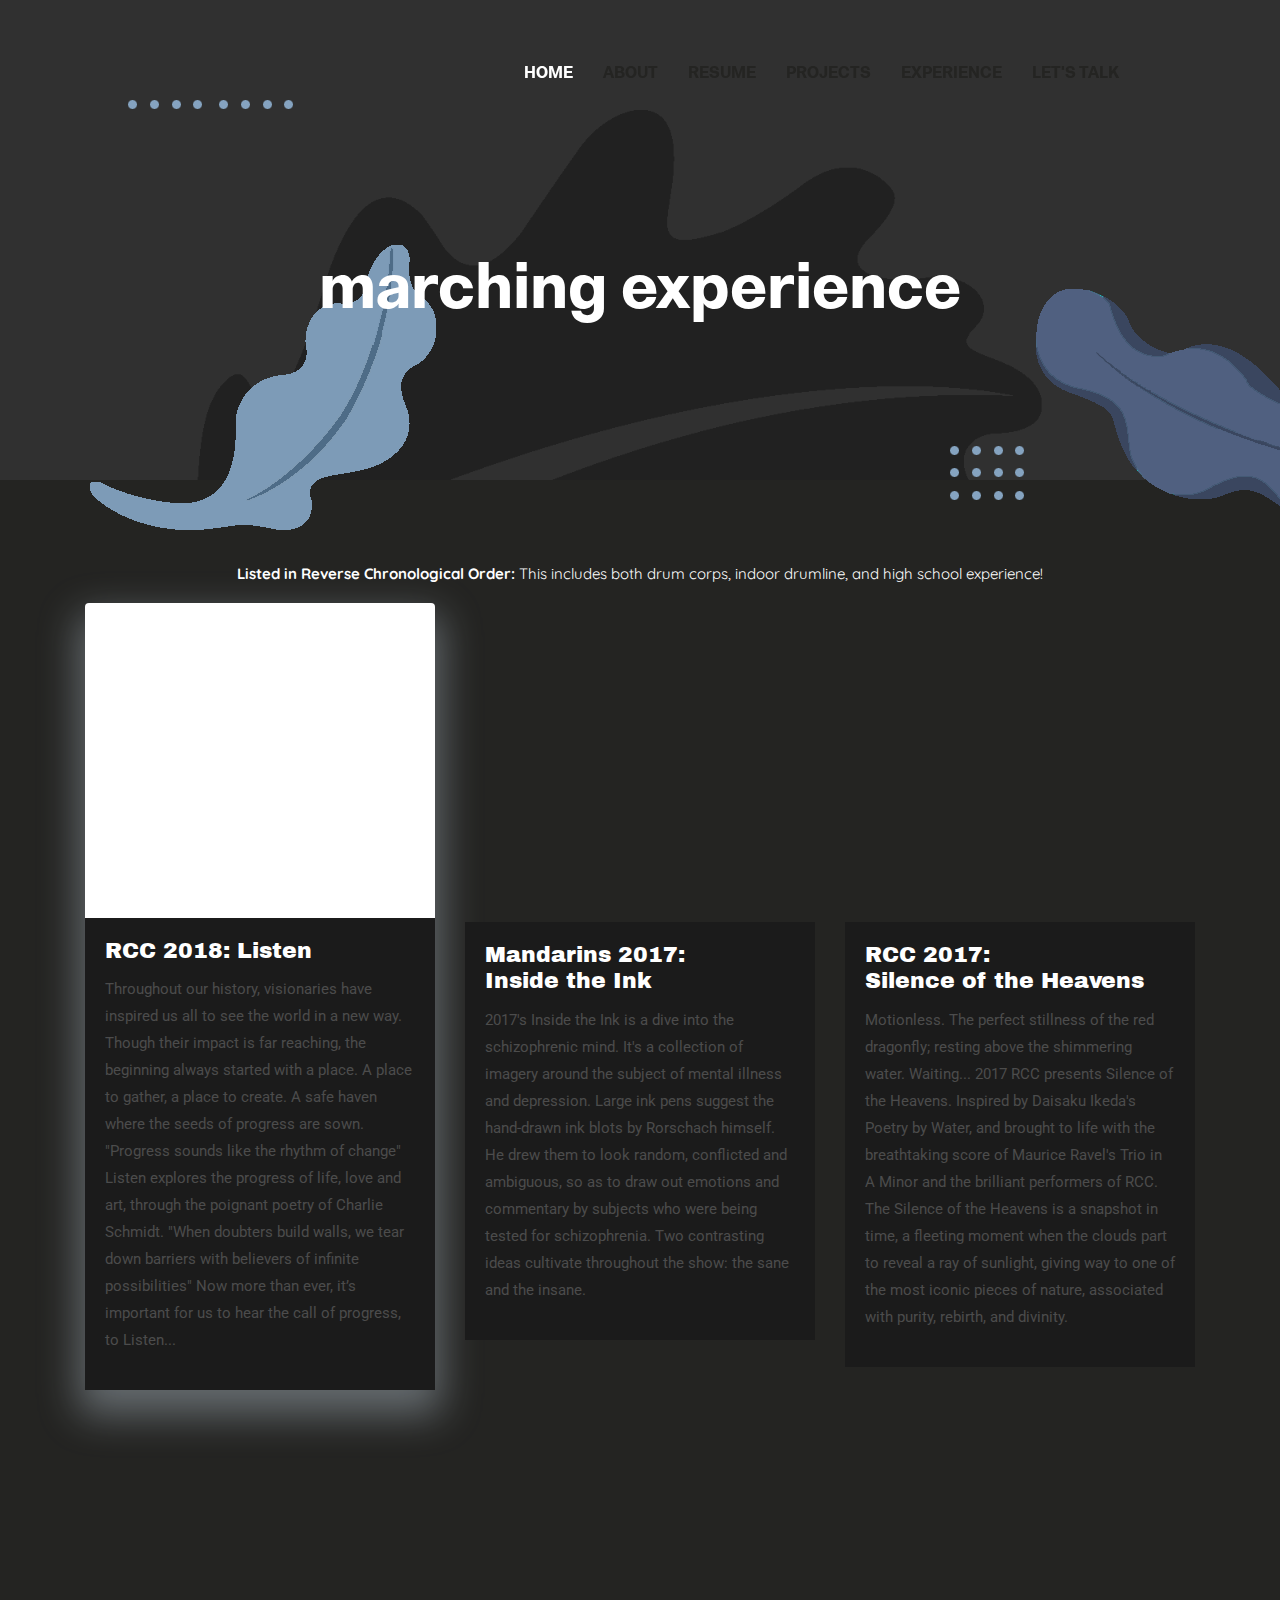
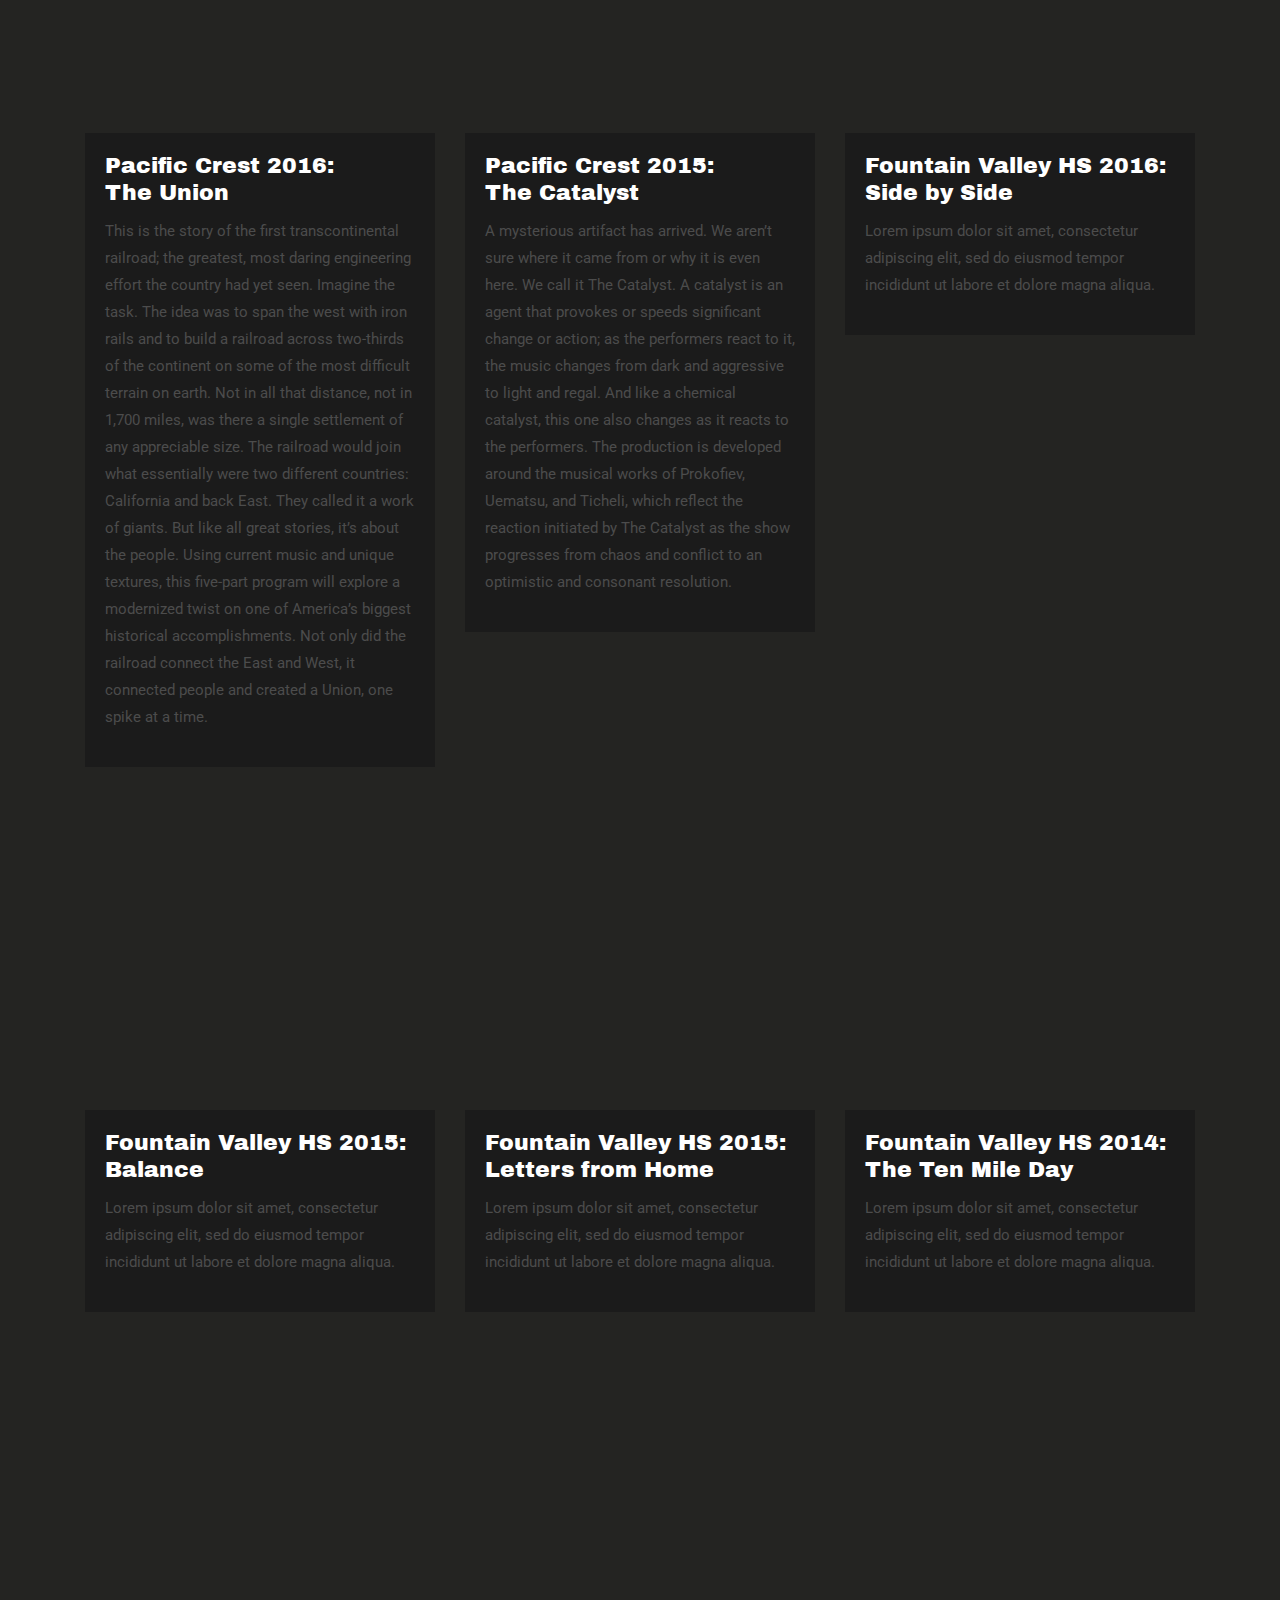
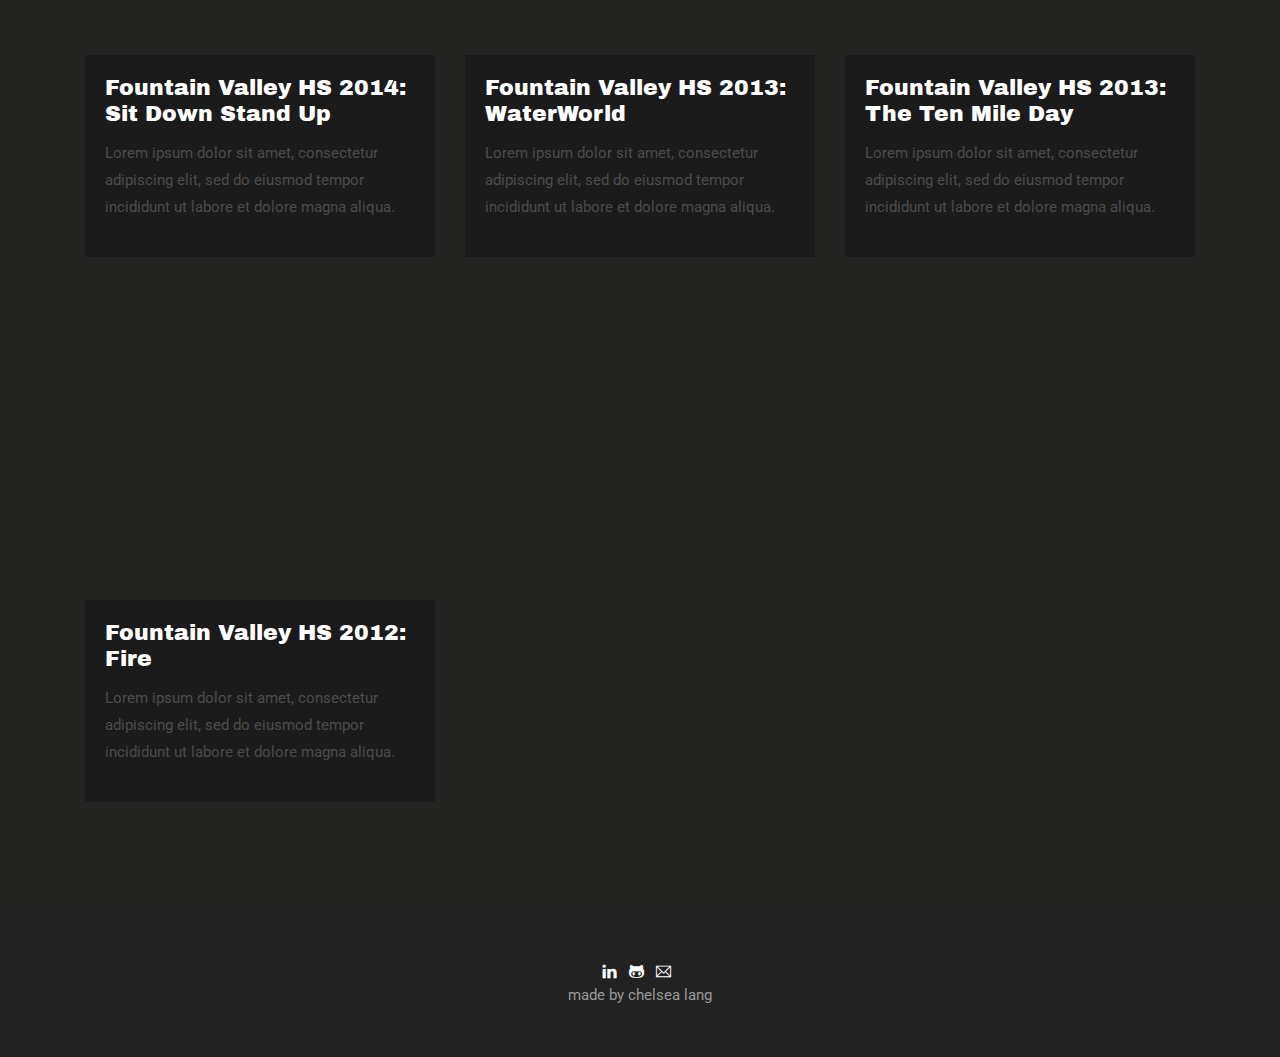
==== commit 8c218b23: "uuuuupdate" ====
--- a/band.html
+++ b/band.html
@@ -85,7 +85,8 @@
     <p class="font-secondary text-center text-white"><b>Listed in Reverse Chronological Order:</b> This includes both drum corps, indoor drumline, and high school experience!</p>
     <div class="row">
       <div class="col-lg-4 col-sm-6 mb-4">
-        <iframe width="350" height="315" src="https://www.youtube.com/embed/7gGfySNhSFs" frameborder="0" allow="autoplay; encrypted-media" allowfullscreen></iframe>
+        <article class="card shadow">
+        <iframe width= 100%; height="315" src="https://www.youtube.com/embed/7gGfySNhSFs" frameborder="0" allow="autoplay; encrypted-media" allowfullscreen></iframe>
           <div class="card-body bg-darkish">
             <h4 class="card-title"><a class="text-white" href="https://www.bluedevils.org/programs/rcc-indoor-percussion/">RCC 2018: Listen</a>
             </h4>
@@ -99,9 +100,10 @@
               
               Now more than ever, it’s important for us to hear the call of progress, to Listen...</p>
           </div>
-      </div>
-      <div class="col-lg-4 col-sm-6 mb-4">
-        <iframe width="350" height="315" src="https://www.youtube.com/embed/NIjvSBGqVSc" frameborder="0" allow="autoplay; encrypted-media" allowfullscreen></iframe> 
+          </article>
+      </div>
+      <div class="col-lg-4 col-sm-6 mb-4">
+        <iframe width= 100%; height="315" src="https://www.youtube.com/embed/NIjvSBGqVSc" frameborder="0" allow="autoplay; encrypted-media" allowfullscreen></iframe> 
           <div class="card-body bg-darkish">
             <h4 class="card-title"><a class="text-white" href="https://www.mandarins.org/">Mandarins 2017: <br>Inside the Ink</a>
             </h4>
@@ -112,7 +114,7 @@
           </div>
       </div>
       <div class="col-lg-4 col-sm-6 mb-4">
-        <iframe width="350" height="315" src="https://www.youtube.com/embed/w5KB62JWm5c" frameborder="0" allow="autoplay; encrypted-media" allowfullscreen></iframe>
+        <iframe width= 100%; height="315" src="https://www.youtube.com/embed/w5KB62JWm5c" frameborder="0" allow="autoplay; encrypted-media" allowfullscreen></iframe>
           <div class="card-body bg-darkish">
             <h4 class="card-title"><a class="text-white" href="https://www.bluedevils.org/programs/rcc-indoor-percussion/">RCC 2017: <br>Silence of the Heavens</a>
             </h4>
@@ -126,7 +128,7 @@
           </div>
       </div>
       <div class="col-lg-4 col-sm-6 mb-4">
-        <iframe width="350" height="315" src="https://www.youtube.com/embed/RJS5wlOCRMI" frameborder="0" allow="autoplay; encrypted-media" allowfullscreen></iframe>
+        <iframe width= 100%; height="315" src="https://www.youtube.com/embed/RJS5wlOCRMI" frameborder="0" allow="autoplay; encrypted-media" allowfullscreen></iframe>
           <div class="card-body bg-darkish">
             <h4 class="card-title"><a class="text-white" href="https://pacific-crest.org/">Pacific Crest 2016: <br>The Union</a>
             </h4>
@@ -140,8 +142,7 @@
           </div>
       </div>
       <div class="col-lg-4 col-sm-6 mb-4">
-        <article class="card shadow">
-          <iframe width="350" height="315" src="https://www.youtube.com/embed/s_Mbz-DmlKw" frameborder="0" allow="autoplay; encrypted-media" allowfullscreen></iframe>
+          <iframe width= 100%; height="315" src="https://www.youtube.com/embed/s_Mbz-DmlKw" frameborder="0" allow="autoplay; encrypted-media" allowfullscreen></iframe>
           <div class="card-body bg-darkish">
             <h4 class="card-title"><a class="text-white" href="https://youtu.be/oiHFycksALc">Pacific Crest 2015: <br>The Catalyst</a>
             </h4>
@@ -150,10 +151,9 @@
               The production is developed around the musical works of Prokofiev, Uematsu, and Ticheli, which reflect the reaction initiated by The Catalyst as the show progresses from chaos and conflict to an optimistic and consonant resolution.
             </p>
           </div>
-        </article>
-      </div>
-      <div class="col-lg-4 col-sm-6 mb-4">
-        <iframe width="350" height="315" src="https://www.youtube.com/embed/XgtEDjECjkU" frameborder="0" allow="autoplay; encrypted-media" allowfullscreen></iframe>
+      </div>
+      <div class="col-lg-4 col-sm-6 mb-4">
+        <iframe width= 100%; height="315" src="https://www.youtube.com/embed/XgtEDjECjkU" frameborder="0" allow="autoplay; encrypted-media" allowfullscreen></iframe>
           <div class="card-body bg-darkish">
             <h4 class="card-title"><a class="text-white" href="http://www.fvhsmusic.com/">Fountain Valley HS 2016: Side by Side</a>
             </h4>
@@ -161,7 +161,7 @@
           </div>
       </div>
       <div class="col-lg-4 col-sm-6 mb-4"> 
-        <iframe width="350" height="315" src="https://www.youtube.com/embed/go1BgxS2oiw" frameborder="0" allow="autoplay; encrypted-media" allowfullscreen></iframe>
+        <iframe width= 100%; height="315" src="https://www.youtube.com/embed/go1BgxS2oiw" frameborder="0" allow="autoplay; encrypted-media" allowfullscreen></iframe>
         <div class="card-body bg-darkish">
           <h4 class="card-title"><a class="text-white" href="http://www.fvhsmusic.com/">Fountain Valley HS 2015: Balance</a>
           </h4>
@@ -169,7 +169,7 @@
         </div>
       </div>
       <div class="col-lg-4 col-sm-6 mb-4"> 
-        <iframe width="350" height="315" src="https://www.youtube.com/embed/GkC8rdaXcp8" frameborder="0" allow="autoplay; encrypted-media" allowfullscreen></iframe>
+        <iframe width= 100%; height="315" src="https://www.youtube.com/embed/GkC8rdaXcp8" frameborder="0" allow="autoplay; encrypted-media" allowfullscreen></iframe>
         <div class="card-body bg-darkish">
           <h4 class="card-title"><a class="text-white" href="http://www.fvhsmusic.com/">Fountain Valley HS 2015: Letters from Home</a>
           </h4>
@@ -177,7 +177,7 @@
         </div>
       </div>
       <div class="col-lg-4 col-sm-6 mb-4"> 
-        <iframe width="350" height="315" src="https://www.youtube.com/embed/Bh6AUcbWa7Y" frameborder="0" allow="autoplay; encrypted-media" allowfullscreen></iframe>
+        <iframe width= 100%; height="315" src="https://www.youtube.com/embed/Bh6AUcbWa7Y" frameborder="0" allow="autoplay; encrypted-media" allowfullscreen></iframe>
         <div class="card-body bg-darkish">
           <h4 class="card-title"><a class="text-white" href="http://www.fvhsmusic.com/">Fountain Valley HS 2014: The Ten Mile Day</a>
           </h4>
@@ -185,7 +185,7 @@
         </div>
       </div>
       <div class="col-lg-4 col-sm-6 mb-4"> 
-        <iframe width="350" height="315" src="https://www.youtube.com/embed/Ym6CnY57R3Y" frameborder="0" allow="autoplay; encrypted-media" allowfullscreen></iframe>
+        <iframe width= 100%; height="315" src="https://www.youtube.com/embed/Ym6CnY57R3Y" frameborder="0" allow="autoplay; encrypted-media" allowfullscreen></iframe>
         <div class="card-body bg-darkish">
           <h4 class="card-title"><a class="text-white" href="http://www.fvhsmusic.com/">Fountain Valley HS 2014: Sit Down Stand Up</a>
           </h4>
@@ -193,7 +193,7 @@
         </div>
       </div>
       <div class="col-lg-4 col-sm-6 mb-4"> 
-        <iframe width="350" height="315" src="https://www.youtube.com/embed/uLLmRGmIrT8" frameborder="0" allow="autoplay; encrypted-media" allowfullscreen></iframe>
+        <iframe width= 100%; height="315" src="https://www.youtube.com/embed/uLLmRGmIrT8" frameborder="0" allow="autoplay; encrypted-media" allowfullscreen></iframe>
         <div class="card-body bg-darkish">
           <h4 class="card-title"><a class="text-white" href="http://www.fvhsmusic.com/">Fountain Valley HS 2013: WaterWorld</a>
           </h4>
@@ -201,7 +201,7 @@
         </div>
       </div>
       <div class="col-lg-4 col-sm-6 mb-4"> 
-        <iframe width="350" height="315" src="https://www.youtube.com/embed/Cq9E78AMV6c" frameborder="0" allow="autoplay; encrypted-media" allowfullscreen></iframe>
+        <iframe width= 100%; height="315" src="https://www.youtube.com/embed/Cq9E78AMV6c" frameborder="0" allow="autoplay; encrypted-media" allowfullscreen></iframe>
         <div class="card-body bg-darkish">
           <h4 class="card-title"><a class="text-white" href="http://www.fvhsmusic.com/">Fountain Valley HS 2013: The Ten Mile Day</a>
           </h4>
@@ -209,7 +209,7 @@
         </div>
       </div>
       <div class="col-lg-4 col-sm-6 mb-4"> 
-        <iframe width="350" height="315" src="https://www.youtube.com/embed/mrsQjzxvm6k" frameborder="0" allow="autoplay; encrypted-media" allowfullscreen></iframe>
+        <iframe width= 100%; height="315" src="https://www.youtube.com/embed/mrsQjzxvm6k" frameborder="0" allow="autoplay; encrypted-media" allowfullscreen></iframe>
         <div class="card-body bg-darkish">
           <h4 class="card-title"><a class="text-white" href="http://www.fvhsmusic.com/">Fountain Valley HS 2012: Fire</a>
           </h4>
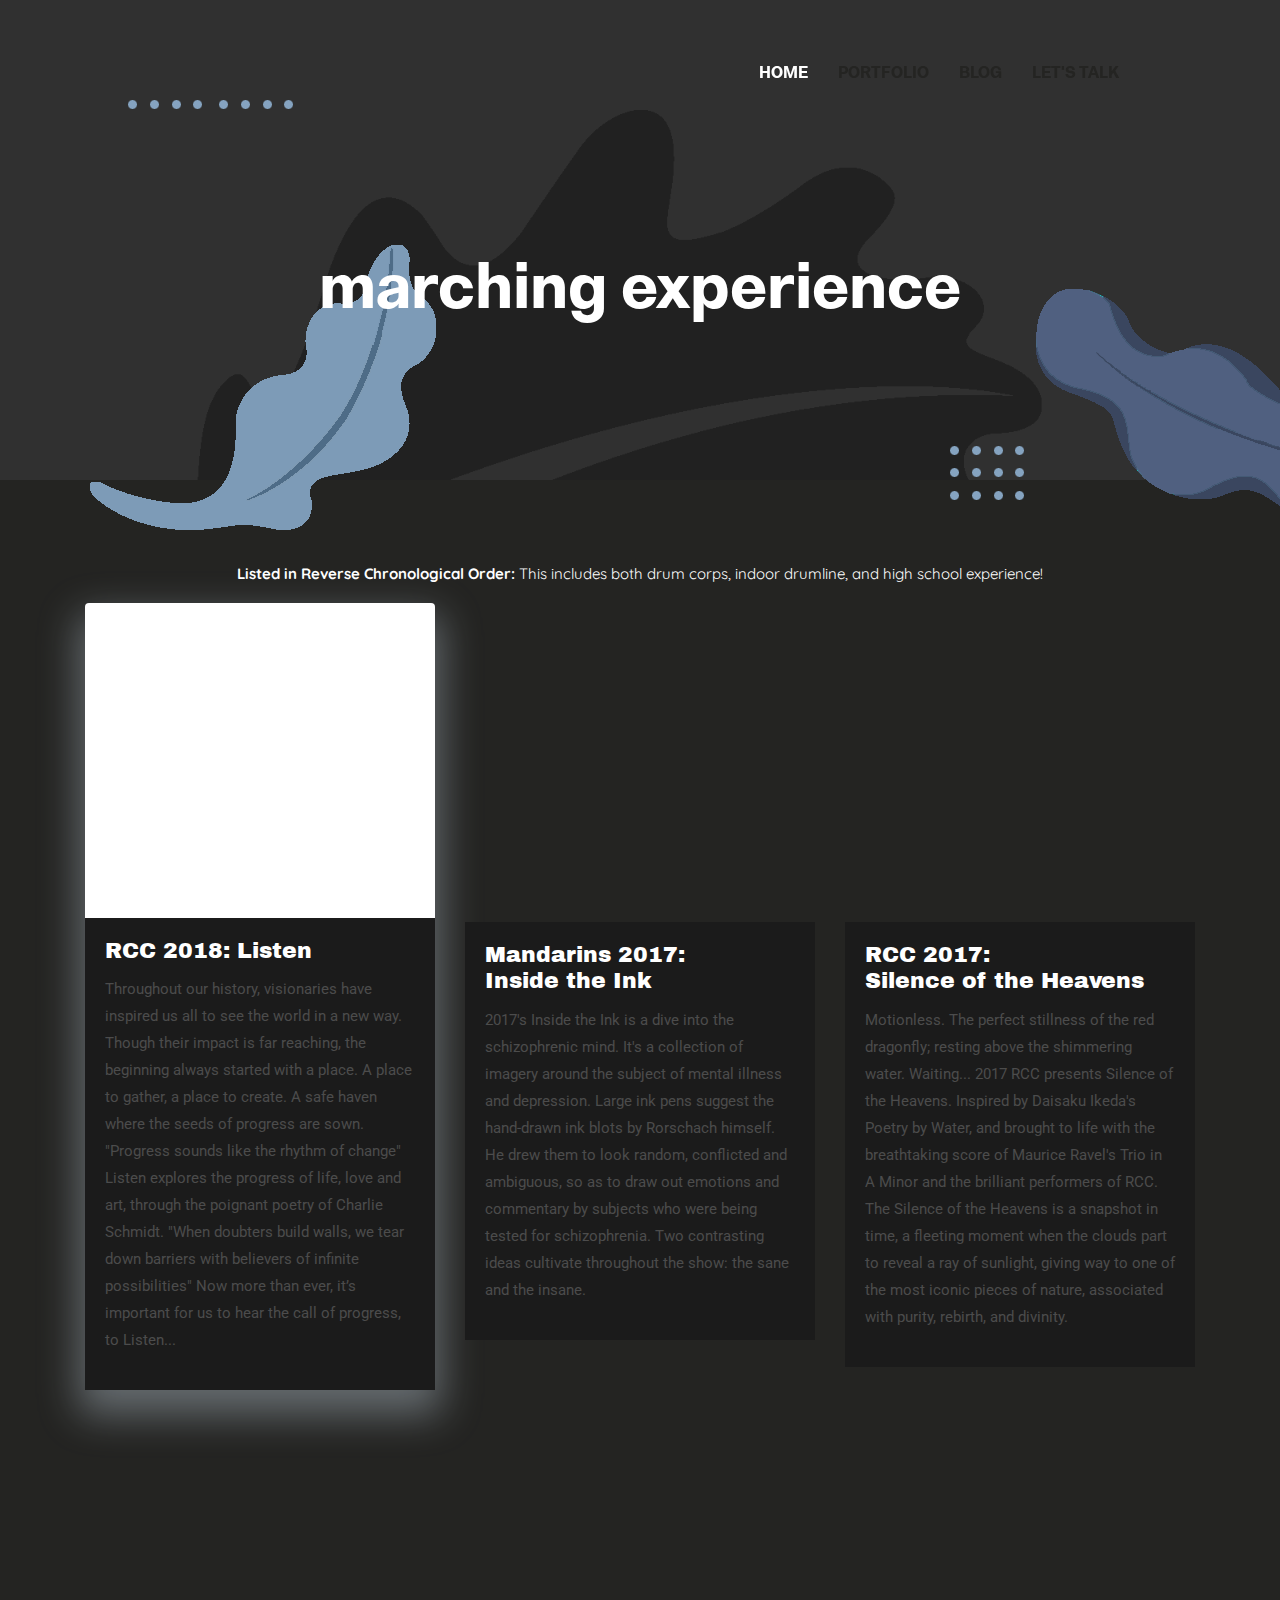
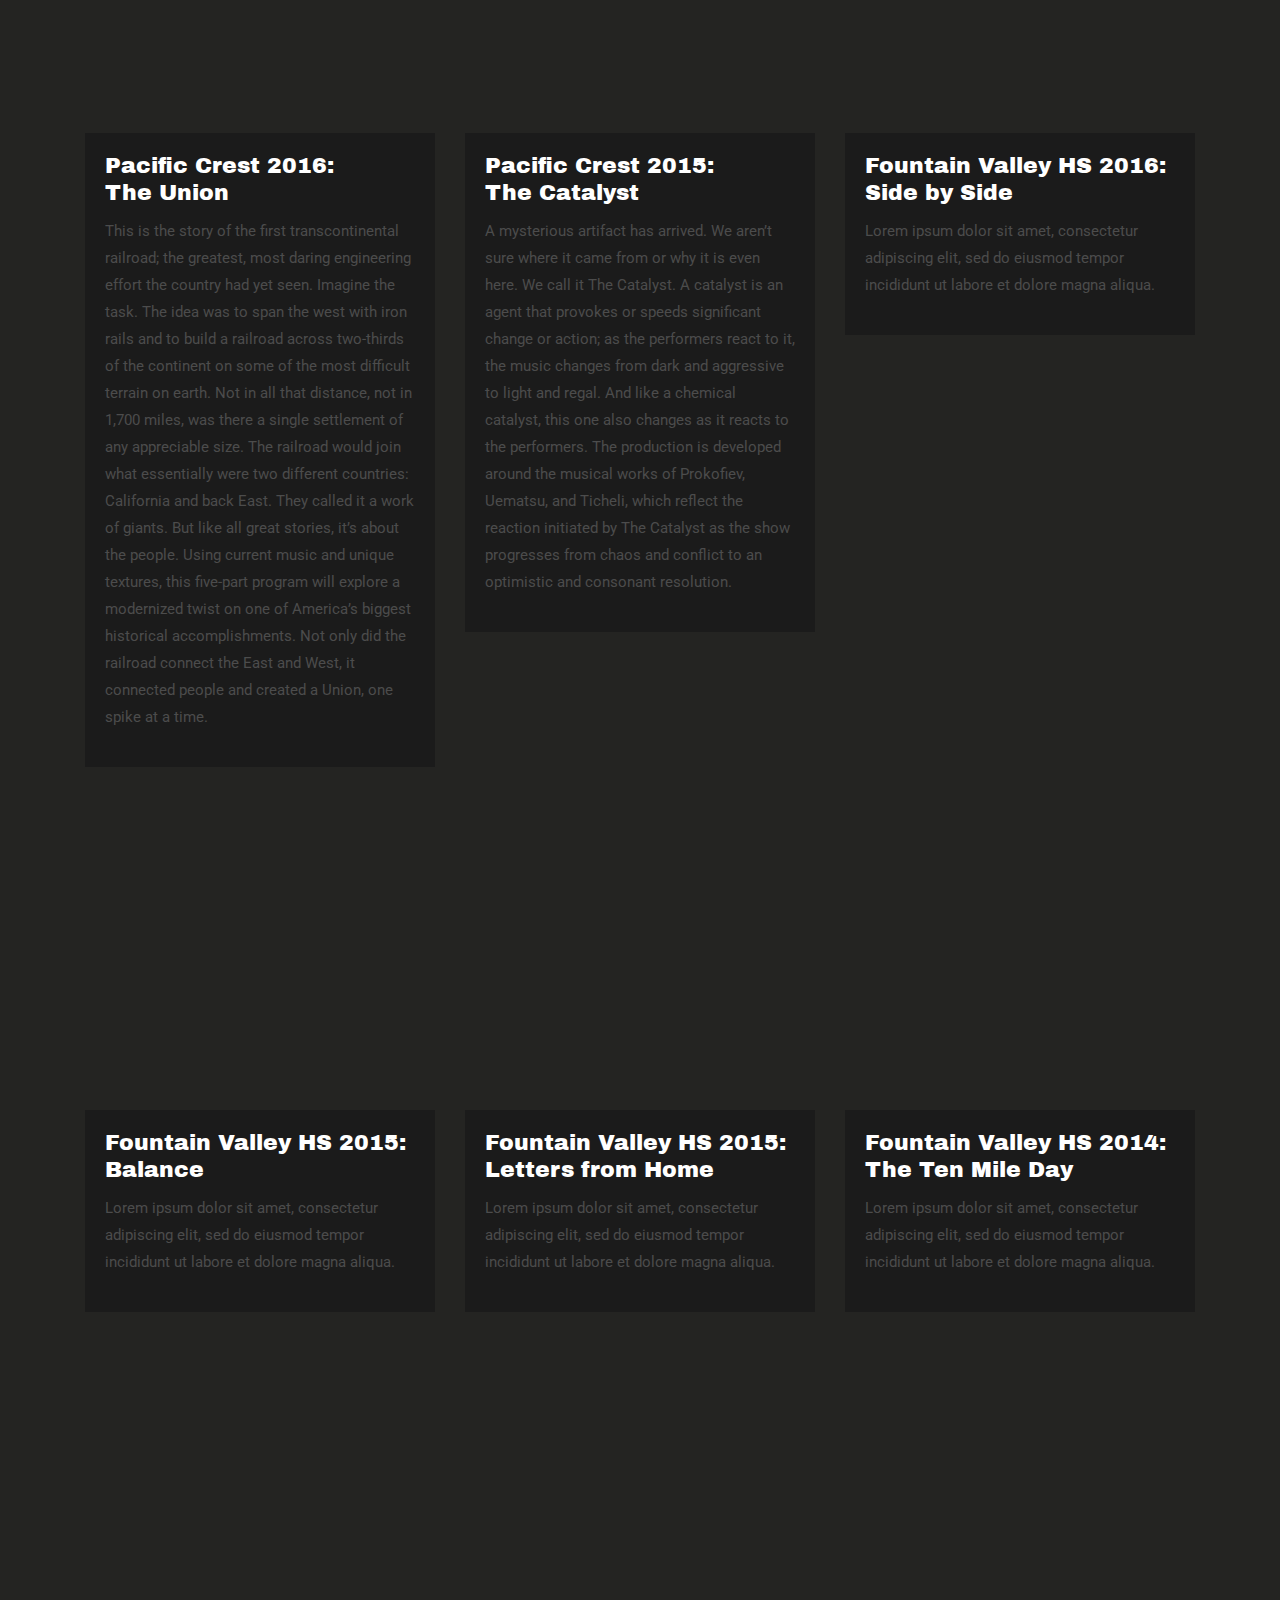
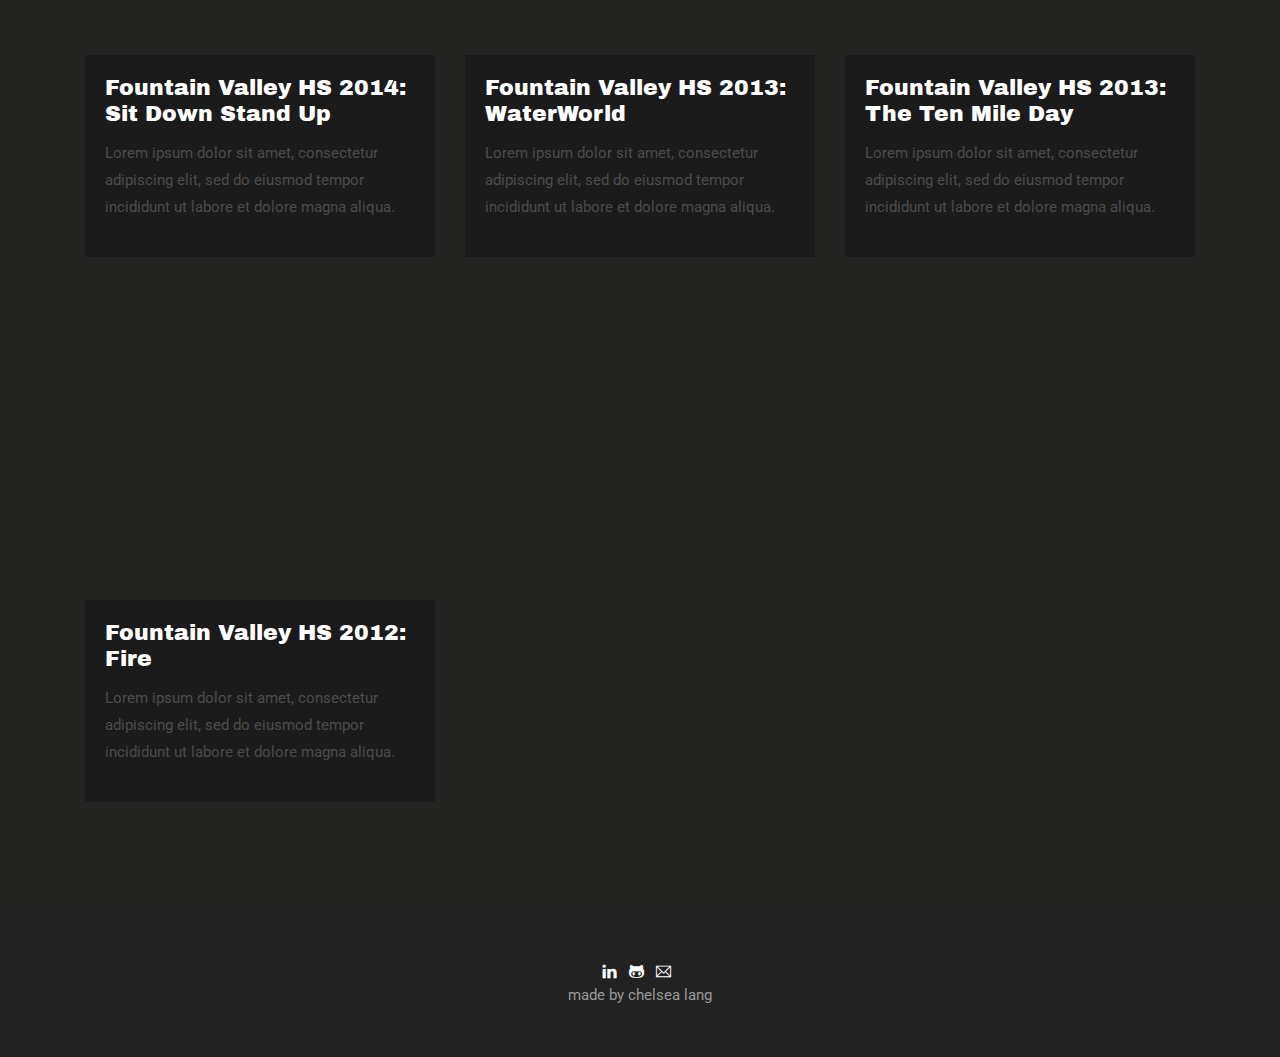
==== commit 58b0c956: "update font" ====
--- a/band.html
+++ b/band.html
@@ -41,18 +41,21 @@
           <li class="nav-item active">
             <a class="nav-link" href="/">Home</a>
           </li>
-          <li class="nav-item">
-            <a class="nav-link" href="/#about">about</a> <!--about.html-->
-          </li>
-          <li class="nav-item">
-            <a href="./Lang - Resume.pdf" target="_blank" class="nav-link">resume</a> 
-          </li>
-          <li class="nav-item">
-            <a class="nav-link" href="/#projects">Projects</a> <!--portfolio.html-->
-          </li>
-          <li class="nav-item">
-            <a class="nav-link" href="/#experience">experience</a> 
-          </li>
+<!-- <li class="nav-item">
+          <a class="nav-link" href="/#about">about</a> 
+        </li>
+        <li class="nav-item">
+          <a class="nav-link" href="Lang - Resume.pdf">resume</a> 
+        </li>         
+        <li class="nav-item">
+          <a class="nav-link" href="/#experience">experience</a> 
+        </li>-->
+        <li class="nav-item">
+          <a class="nav-link" href="portfolio.html">portfolio</a>
+        </li>
+        <li class="nav-item">
+          <a class="nav-link" href="blog.html">blog</a> 
+        </li>
           <li class="nav-item">
             <a class="nav-link" href="mailto:chelsealang13@gmail.com">let's talk</a> <!--contact.html-->
           </li>
--- a/css/style.css
+++ b/css/style.css
@@ -81,9 +81,9 @@
 /* Button style */
 .btn {
   font-size: 22px;
-  font-family: "Playfair Display", serif;
-  text-transform: capitalize;
-  padding: 16px 44px;
+  font-family: "BwNistaInt-xBd";
+  text-transform: lowercase;
+  padding: 15px;
   border-radius: 5px;
   font-weight: 600;
   border: 0;
@@ -99,6 +99,7 @@
 
 .btn:active {
   box-shadow: none;
+  font-weight: bold;
 }
 
 .btn-sm {
@@ -456,6 +457,7 @@
   font-family: "BwNistaInt-xBd";
   text-transform: uppercase;
   padding: 15px;
+  
 }
 
 .navbar .nav-item.active {
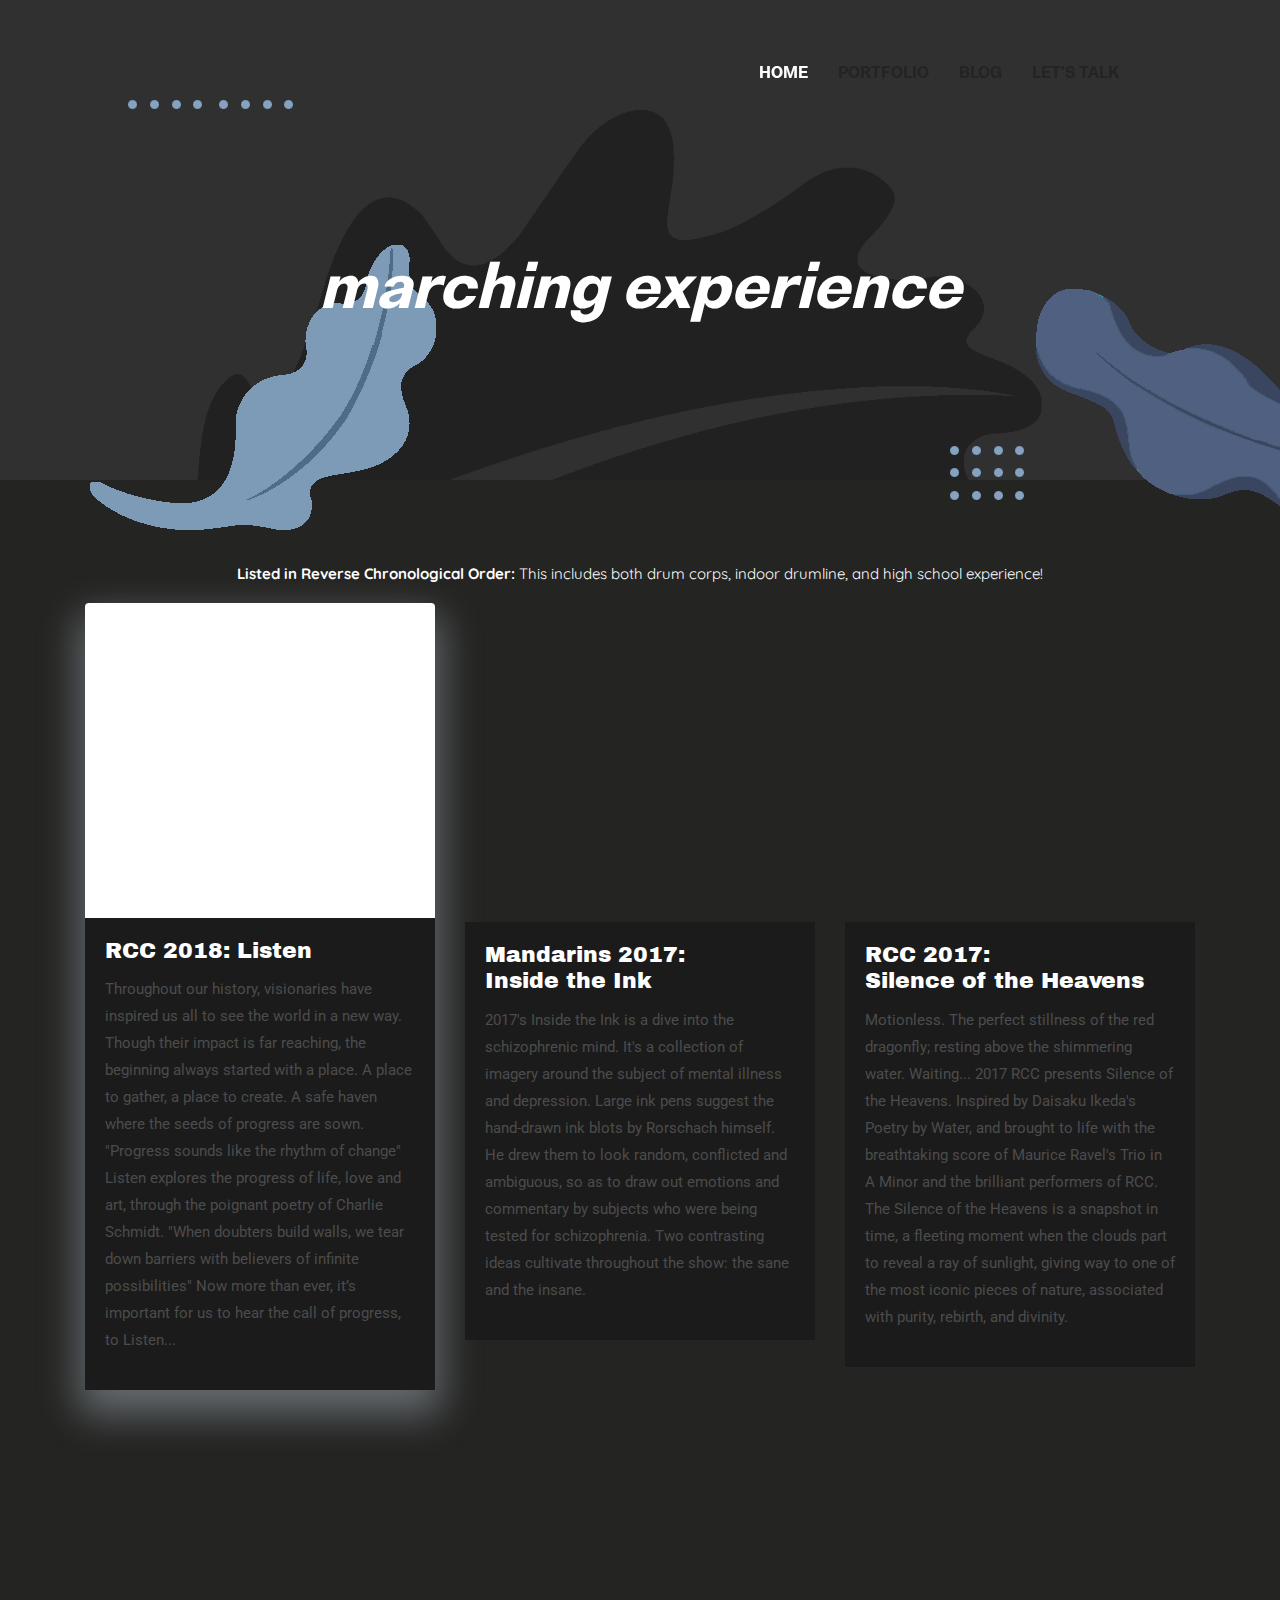
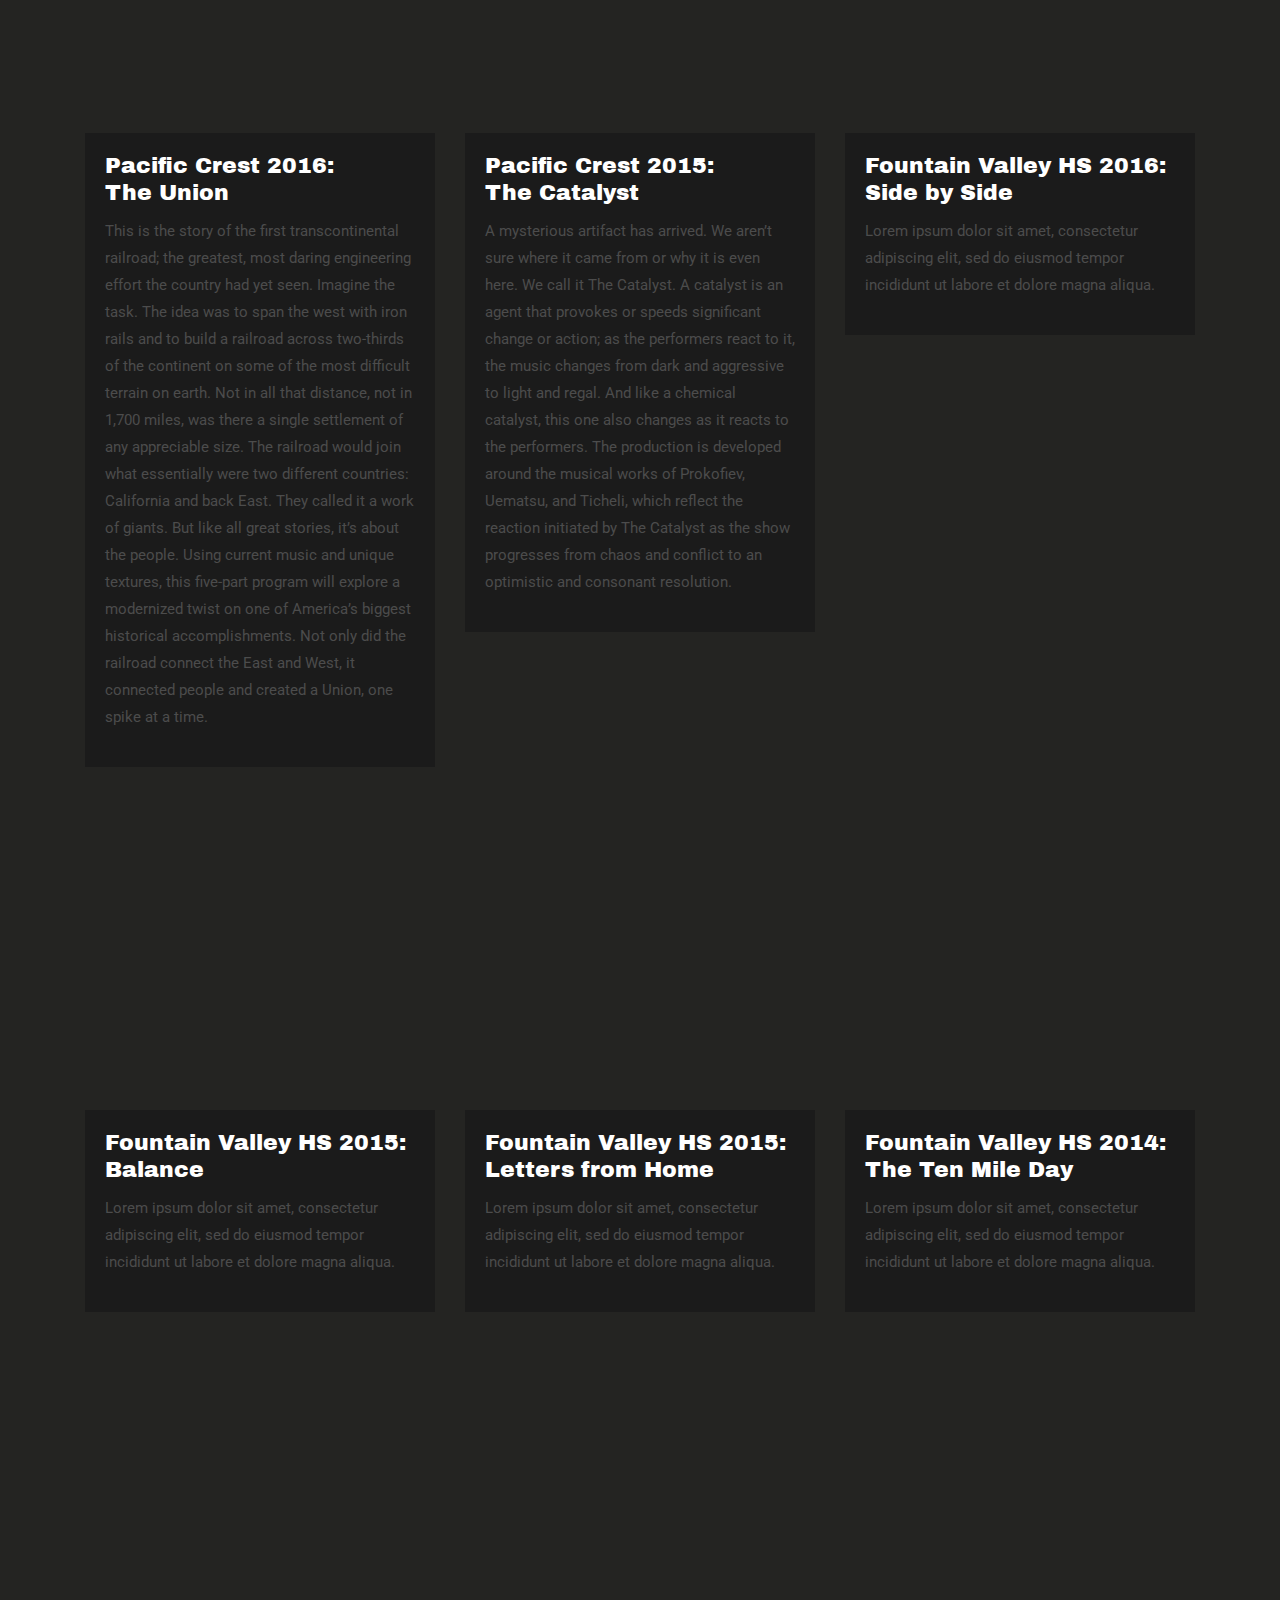
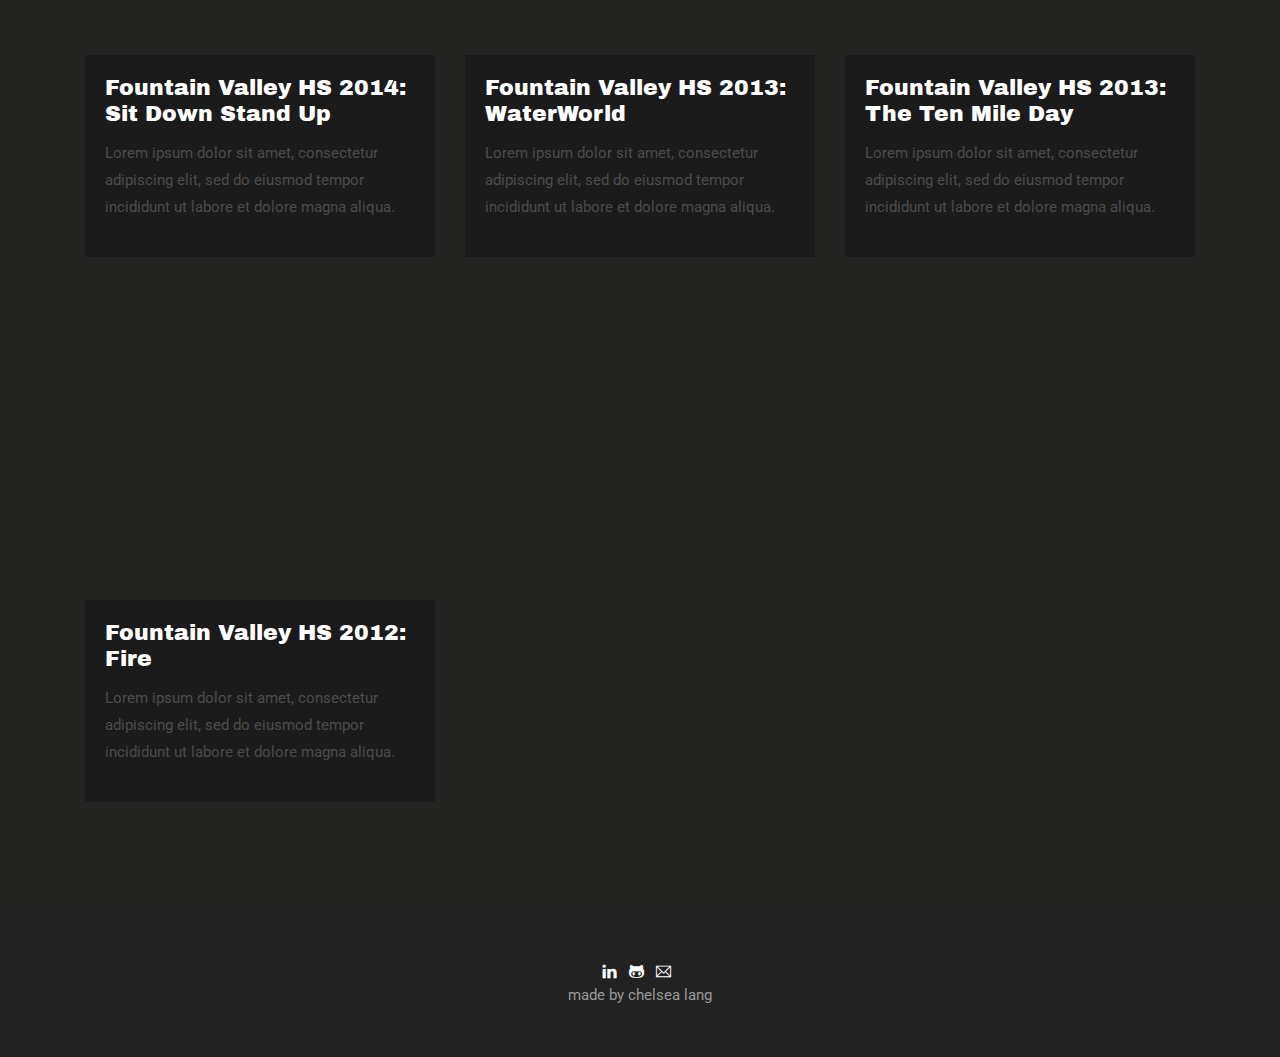
==== commit fe91123a: "fontchange" ====
--- a/band.html
+++ b/band.html
@@ -69,7 +69,7 @@
   <div class="container">
     <div class="row">
       <div class="col-12 text-center">
-        <h2 class="text-white font-tertiary">marching experience</h1>
+        <h2 class="text-white font-tertiary"><i>marching experience</i></h1>
       </div>
     </div>
   </div>
